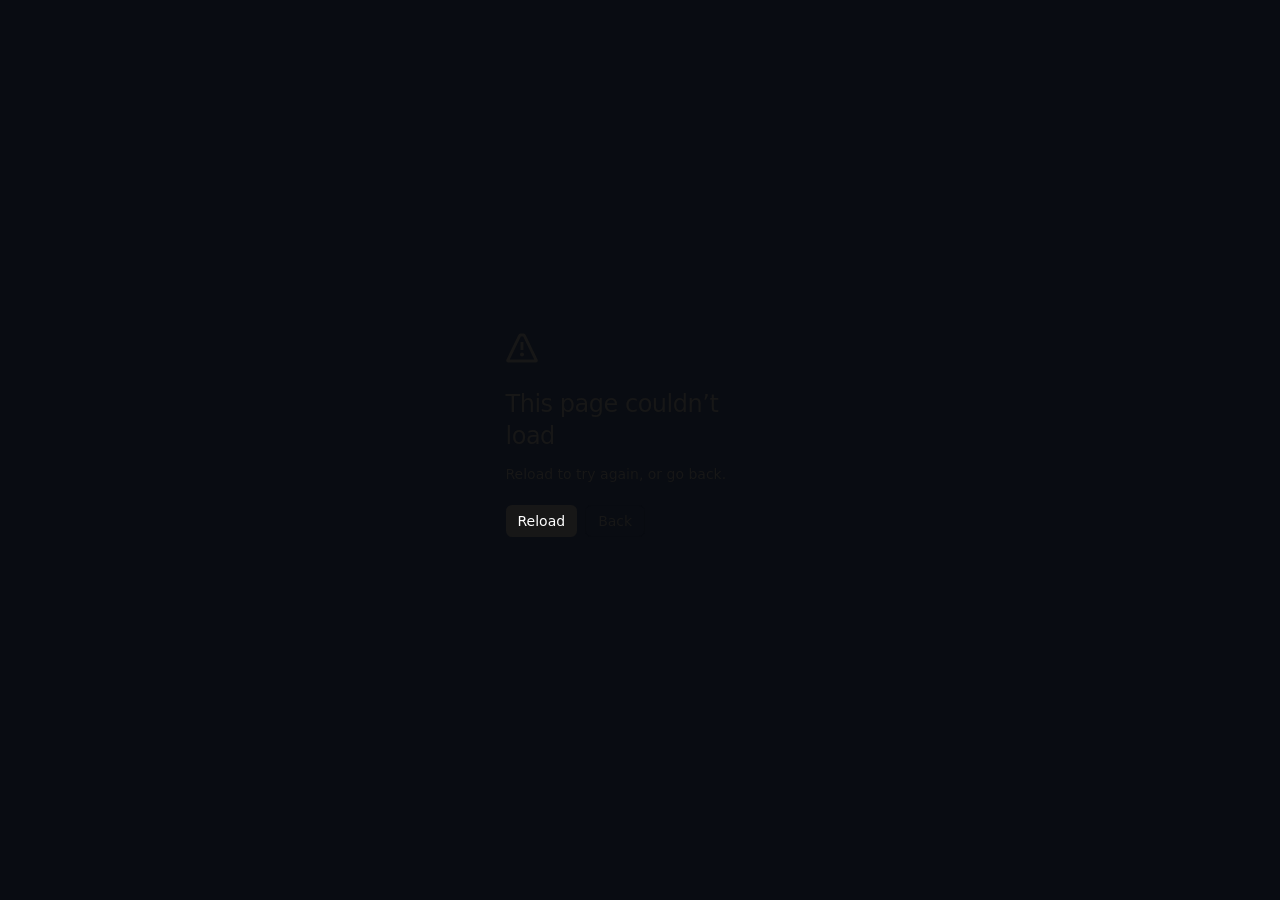
==== index.html @ 3d523f29 "Publish the portfolio site. Co-authored-by: Cursor <cursoragent@cursor.com>" ====
<!DOCTYPE html><html lang="en"><head><meta charSet="utf-8"/><meta name="viewport" content="width=device-width, initial-scale=1"/><link rel="stylesheet" href="/_next/static/css/index.CDURb2pU.css" data-rsc-css-href="/_next/static/css/index.CDURb2pU.css" data-precedence="vite-rsc/importer-resources"/><link rel="modulepreload" fetchPriority="low" href="/_next/static/chunks/index-X5yXwMyQ.js"/><script src="/_next/static/chunks/rolldown-runtime-C60lm6uB.js" type="module" async=""></script><script src="/_next/static/chunks/framework-D_rUT4EX.js" type="module" async=""></script><link rel="modulepreload" href="/_next/static/chunks/layout-segment-context-C_xNNOaN.js" crossorigin=""/><link rel="modulepreload" href="/_next/static/chunks/template-CekrjAWX.js" crossorigin=""/><link rel="modulepreload" href="/_next/static/chunks/react-DH-MTJdB.js" crossorigin=""/><link rel="modulepreload" href="/_next/static/chunks/portfolio-home-BrWmgQPZ.js" crossorigin=""/><link rel="modulepreload" href="/_next/static/chunks/theme-toggle-DQAg6Au1.js" crossorigin=""/><link rel="modulepreload" href="/_next/static/chunks/createLucideIcon-y-7dqYhu.js" crossorigin=""/><link rel="modulepreload" href="/_next/static/chunks/Icon-BOYp-35j.js" crossorigin=""/><link rel="modulepreload" href="/_next/static/chunks/site-path-4WbonAsa.js" crossorigin=""/><title>Mahdi Zaied — Full-Stack Developer</title><meta name="description" content="Full-stack developer building focused products with React, React Native, Expo, and Node.js."/><meta property="og:title" content="Mahdi Zaied — Full-Stack Developer"/><meta property="og:description" content="Focused web, mobile, and backend products built with React, React Native, and Node.js."/><meta property="og:type" content="website"/><meta property="og:image" content="https://mahdizaied1.github.io/og.png"/><meta name="twitter:card" content="summary_large_image"/><meta name="twitter:title" content="Mahdi Zaied — Full-Stack Developer"/><meta name="twitter:description" content="Focused web, mobile, and backend products built with React, React Native, and Node.js."/><meta name="twitter:image" content="https://mahdizaied1.github.io/og.png"/><script>Object.assign(((self[Symbol.for("vinext.navigationRuntime")]??={bootstrap:{routeManifest:null},functions:{}}).bootstrap.rsc??={rsc:[]}),{params:{},nav:{"pathname":"/","searchParams":[]}})</script><link rel="modulepreload" href="/_next/static/chunks/index-X5yXwMyQ.js" />
<link rel="preload" href="/_next/static/_vinext_fonts/geist-8ac0455e797f/geist-98bbbccb.woff2" as="font" type="font/woff2" crossorigin />
<link rel="preload" href="/_next/static/_vinext_fonts/geist-mono-00e989178794/geist-mono-013b2f2f.woff2" as="font" type="font/woff2" crossorigin />
<style data-vinext-fonts>/* cyrillic-ext */
@font-face {
  font-family: 'Geist';
  font-style: normal;
  font-weight: 100 900;
  font-display: swap;
  src: url(/_next/static/_vinext_fonts/geist-8ac0455e797f/geist-ff2310f5.woff2) format('woff2');
  unicode-range: U+0460-052F, U+1C80-1C8A, U+20B4, U+2DE0-2DFF, U+A640-A69F, U+FE2E-FE2F;
}
/* cyrillic */
@font-face {
  font-family: 'Geist';
  font-style: normal;
  font-weight: 100 900;
  font-display: swap;
  src: url(/_next/static/_vinext_fonts/geist-8ac0455e797f/geist-875ccdd4.woff2) format('woff2');
  unicode-range: U+0301, U+0400-045F, U+0490-0491, U+04B0-04B1, U+2116;
}
/* vietnamese */
@font-face {
  font-family: 'Geist';
  font-style: normal;
  font-weight: 100 900;
  font-display: swap;
  src: url(/_next/static/_vinext_fonts/geist-8ac0455e797f/geist-52306abf.woff2) format('woff2');
  unicode-range: U+0102-0103, U+0110-0111, U+0128-0129, U+0168-0169, U+01A0-01A1, U+01AF-01B0, U+0300-0301, U+0303-0304, U+0308-0309, U+0323, U+0329, U+1EA0-1EF9, U+20AB;
}
/* latin-ext */
@font-face {
  font-family: 'Geist';
  font-style: normal;
  font-weight: 100 900;
  font-display: swap;
  src: url(/_next/static/_vinext_fonts/geist-8ac0455e797f/geist-001175b1.woff2) format('woff2');
  unicode-range: U+0100-02BA, U+02BD-02C5, U+02C7-02CC, U+02CE-02D7, U+02DD-02FF, U+0304, U+0308, U+0329, U+1D00-1DBF, U+1E00-1E9F, U+1EF2-1EFF, U+2020, U+20A0-20AB, U+20AD-20C4, U+2113, U+2C60-2C7F, U+A720-A7FF;
}
/* latin */
@font-face {
  font-family: 'Geist';
  font-style: normal;
  font-weight: 100 900;
  font-display: swap;
  src: url(/_next/static/_vinext_fonts/geist-8ac0455e797f/geist-98bbbccb.woff2) format('woff2');
  unicode-range: U+0000-00FF, U+0131, U+0152-0153, U+02BB-02BC, U+02C6, U+02DA, U+02DC, U+0304, U+0308, U+0329, U+2000-206F, U+20AC, U+2122, U+2191, U+2193, U+2212, U+2215, U+FEFF, U+FFFD;
}

@font-face {
  font-family: 'Geist Fallback';
  src: local("Arial");
  ascent-override: 95.94%;
  descent-override: 28.16%;
  line-gap-override: 0.00%;
  size-adjust: 104.76%;
}

.__font_geist_013ydlh { font-family: 'Geist', 'Geist Fallback'; font-style: normal; }

.__variable_geist_013ydlh { --font-geist-sans: 'Geist', 'Geist Fallback'; }

/* cyrillic-ext */
@font-face {
  font-family: 'Geist Mono';
  font-style: normal;
  font-weight: 100 900;
  font-display: swap;
  src: url(/_next/static/_vinext_fonts/geist-mono-00e989178794/geist-mono-f6b33328.woff2) format('woff2');
  unicode-range: U+0460-052F, U+1C80-1C8A, U+20B4, U+2DE0-2DFF, U+A640-A69F, U+FE2E-FE2F;
}
/* cyrillic */
@font-face {
  font-family: 'Geist Mono';
  font-style: normal;
  font-weight: 100 900;
  font-display: swap;
  src: url(/_next/static/_vinext_fonts/geist-mono-00e989178794/geist-mono-44e03052.woff2) format('woff2');
  unicode-range: U+0301, U+0400-045F, U+0490-0491, U+04B0-04B1, U+2116;
}
/* symbols2 */
@font-face {
  font-family: 'Geist Mono';
  font-style: normal;
  font-weight: 100 900;
  font-display: swap;
  src: url(/_next/static/_vinext_fonts/geist-mono-00e989178794/geist-mono-0638449e.woff2) format('woff2');
  unicode-range: U+2000-2001, U+2004-2008, U+200A, U+23B8-23BD, U+2500-259F;
}
/* vietnamese */
@font-face {
  font-family: 'Geist Mono';
  font-style: normal;
  font-weight: 100 900;
  font-display: swap;
  src: url(/_next/static/_vinext_fonts/geist-mono-00e989178794/geist-mono-971fb274.woff2) format('woff2');
  unicode-range: U+0102-0103, U+0110-0111, U+0128-0129, U+0168-0169, U+01A0-01A1, U+01AF-01B0, U+0300-0301, U+0303-0304, U+0308-0309, U+0323, U+0329, U+1EA0-1EF9, U+20AB;
}
/* latin-ext */
@font-face {
  font-family: 'Geist Mono';
  font-style: normal;
  font-weight: 100 900;
  font-display: swap;
  src: url(/_next/static/_vinext_fonts/geist-mono-00e989178794/geist-mono-44745446.woff2) format('woff2');
  unicode-range: U+0100-02BA, U+02BD-02C5, U+02C7-02CC, U+02CE-02D7, U+02DD-02FF, U+0304, U+0308, U+0329, U+1D00-1DBF, U+1E00-1E9F, U+1EF2-1EFF, U+2020, U+20A0-20AB, U+20AD-20C4, U+2113, U+2C60-2C7F, U+A720-A7FF;
}
/* latin */
@font-face {
  font-family: 'Geist Mono';
  font-style: normal;
  font-weight: 100 900;
  font-display: swap;
  src: url(/_next/static/_vinext_fonts/geist-mono-00e989178794/geist-mono-013b2f2f.woff2) format('woff2');
  unicode-range: U+0000-00FF, U+0131, U+0152-0153, U+02BB-02BC, U+02C6, U+02DA, U+02DC, U+0304, U+0308, U+0329, U+2000-206F, U+20AC, U+2122, U+2191, U+2193, U+2212, U+2215, U+FEFF, U+FFFD;
}

@font-face {
  font-family: 'Geist Mono Fallback';
  src: local("Arial");
  ascent-override: 74.67%;
  descent-override: 21.92%;
  line-gap-override: 0.00%;
  size-adjust: 134.59%;
}

.__font_geist_mono_0bm7fsx { font-family: 'Geist Mono', 'Geist Mono Fallback'; font-style: normal; }

.__variable_geist_mono_0bm7fsx { --font-geist-mono: 'Geist Mono', 'Geist Mono Fallback'; }
</style>
</head><body class="__variable_geist_013ydlh __variable_geist_mono_0bm7fsx"><a class="skipLink" href="#page-content">Skip to content</a><div style="opacity:0;transform:translateY(10px)"><main><nav class="nav shell" aria-label="Main navigation" style="opacity:0;transform:translateY(-18px)"><a class="brand" href="#top" aria-label="Mahdi Zaied, home"><span class="brandMark">M</span><span class="brandWord">Mahdi.</span></a><div class="navLinks"><a href="#top">Home</a><a href="#work">Work</a><a href="#stack">Stack</a><a href="#contact">Contact</a></div><div class="navActions"><button class="themeToggle" data-weather="dark" type="button" aria-label="Switch to light theme" title="Switch to light theme"><span class="themeWeather" aria-hidden="true"><svg xmlns="http://www.w3.org/2000/svg" width="19" height="19" viewBox="0 0 24 24" fill="none" stroke="currentColor" stroke-width="2.4" stroke-linecap="round" stroke-linejoin="round" class="lucide lucide-sun weatherSun" aria-hidden="true"><circle cx="12" cy="12" r="4"></circle><path d="M12 2v2"></path><path d="M12 20v2"></path><path d="m4.93 4.93 1.41 1.41"></path><path d="m17.66 17.66 1.41 1.41"></path><path d="M2 12h2"></path><path d="M20 12h2"></path><path d="m6.34 17.66-1.41 1.41"></path><path d="m19.07 4.93-1.41 1.41"></path></svg><svg xmlns="http://www.w3.org/2000/svg" width="18" height="18" viewBox="0 0 24 24" fill="none" stroke="currentColor" stroke-width="2.4" stroke-linecap="round" stroke-linejoin="round" class="lucide lucide-moon weatherMoon" aria-hidden="true"><path d="M20.985 12.486a9 9 0 1 1-9.473-9.472c.405-.022.617.46.402.803a6 6 0 0 0 8.268 8.268c.344-.215.825-.004.803.401"></path></svg><svg xmlns="http://www.w3.org/2000/svg" width="25" height="25" viewBox="0 0 24 24" fill="none" stroke="currentColor" stroke-width="2.2" stroke-linecap="round" stroke-linejoin="round" class="lucide lucide-cloud weatherCloud weatherCloudBack" aria-hidden="true"><path d="M17.5 19H9a7 7 0 1 1 6.71-9h1.79a4.5 4.5 0 1 1 0 9Z"></path></svg><svg xmlns="http://www.w3.org/2000/svg" width="28" height="28" viewBox="0 0 24 24" fill="none" stroke="currentColor" stroke-width="2.2" stroke-linecap="round" stroke-linejoin="round" class="lucide lucide-cloud weatherCloud weatherCloudFront" aria-hidden="true"><path d="M17.5 19H9a7 7 0 1 1 6.71-9h1.79a4.5 4.5 0 1 1 0 9Z"></path></svg><svg xmlns="http://www.w3.org/2000/svg" width="6" height="6" viewBox="0 0 24 24" fill="currentColor" stroke="currentColor" stroke-width="2" stroke-linecap="round" stroke-linejoin="round" class="lucide lucide-star weatherStar weatherStarOne" aria-hidden="true"><path d="M11.525 2.295a.53.53 0 0 1 .95 0l2.31 4.679a2.123 2.123 0 0 0 1.595 1.16l5.166.756a.53.53 0 0 1 .294.904l-3.736 3.638a2.123 2.123 0 0 0-.611 1.878l.882 5.14a.53.53 0 0 1-.771.56l-4.618-2.428a2.122 2.122 0 0 0-1.973 0L6.396 21.01a.53.53 0 0 1-.77-.56l.881-5.139a2.122 2.122 0 0 0-.611-1.879L2.16 9.795a.53.53 0 0 1 .294-.906l5.165-.755a2.122 2.122 0 0 0 1.597-1.16z"></path></svg><svg xmlns="http://www.w3.org/2000/svg" width="5" height="5" viewBox="0 0 24 24" fill="currentColor" stroke="currentColor" stroke-width="2" stroke-linecap="round" stroke-linejoin="round" class="lucide lucide-star weatherStar weatherStarTwo" aria-hidden="true"><path d="M11.525 2.295a.53.53 0 0 1 .95 0l2.31 4.679a2.123 2.123 0 0 0 1.595 1.16l5.166.756a.53.53 0 0 1 .294.904l-3.736 3.638a2.123 2.123 0 0 0-.611 1.878l.882 5.14a.53.53 0 0 1-.771.56l-4.618-2.428a2.122 2.122 0 0 0-1.973 0L6.396 21.01a.53.53 0 0 1-.77-.56l.881-5.139a2.122 2.122 0 0 0-.611-1.879L2.16 9.795a.53.53 0 0 1 .294-.906l5.165-.755a2.122 2.122 0 0 0 1.597-1.16z"></path></svg><svg xmlns="http://www.w3.org/2000/svg" width="4" height="4" viewBox="0 0 24 24" fill="currentColor" stroke="currentColor" stroke-width="2" stroke-linecap="round" stroke-linejoin="round" class="lucide lucide-star weatherStar weatherStarThree" aria-hidden="true"><path d="M11.525 2.295a.53.53 0 0 1 .95 0l2.31 4.679a2.123 2.123 0 0 0 1.595 1.16l5.166.756a.53.53 0 0 1 .294.904l-3.736 3.638a2.123 2.123 0 0 0-.611 1.878l.882 5.14a.53.53 0 0 1-.771.56l-4.618-2.428a2.122 2.122 0 0 0-1.973 0L6.396 21.01a.53.53 0 0 1-.77-.56l.881-5.139a2.122 2.122 0 0 0-.611-1.879L2.16 9.795a.53.53 0 0 1 .294-.906l5.165-.755a2.122 2.122 0 0 0 1.597-1.16z"></path></svg></span></button><a class="navCta" href="mailto:mahdizaied.21@gmail.com">Contact me <svg xmlns="http://www.w3.org/2000/svg" width="15" height="15" viewBox="0 0 24 24" fill="none" stroke="currentColor" stroke-width="2" stroke-linecap="round" stroke-linejoin="round" class="lucide lucide-arrow-up-right" aria-hidden="true"><path d="M7 7h10v10"></path><path d="M7 17 17 7"></path></svg></a></div></nav><section class="hero heroEditorial shell" id="top"><div class="socialRail"><a href="mailto:mahdizaied.21@gmail.com" aria-label="Email Mahdi"><svg xmlns="http://www.w3.org/2000/svg" width="18" height="18" viewBox="0 0 24 24" fill="none" stroke="currentColor" stroke-width="2" stroke-linecap="round" stroke-linejoin="round" class="lucide lucide-mail" aria-hidden="true"><path d="m22 7-8.991 5.727a2 2 0 0 1-2.009 0L2 7"></path><rect x="2" y="4" width="20" height="16" rx="2"></rect></svg></a><a href="https://github.com/Mahdizaied1" aria-label="Mahdi on GitHub"><svg xmlns="http://www.w3.org/2000/svg" width="18" height="18" viewBox="0 0 24 24" fill="none" stroke="currentColor" stroke-width="2" stroke-linecap="round" stroke-linejoin="round" class="lucide lucide-git-fork" aria-hidden="true"><circle cx="12" cy="18" r="3"></circle><circle cx="6" cy="6" r="3"></circle><circle cx="18" cy="6" r="3"></circle><path d="M18 9v2c0 .6-.4 1-1 1H7c-.6 0-1-.4-1-1V9"></path><path d="M12 12v3"></path></svg></a><a href="https://www.linkedin.com/in/mahdi-zaied-41666a155/" aria-label="Mahdi on LinkedIn (opens in a new tab)" target="_blank" rel="noopener noreferrer"><svg width="18" height="18" viewBox="0 0 24 24" fill="none" stroke="currentColor" stroke-width="2" stroke-linecap="round" stroke-linejoin="round" aria-hidden="true" focusable="false"><path d="M16 8a6 6 0 0 1 6 6v7h-4v-7a2 2 0 0 0-4 0v7h-4v-7a6 6 0 0 1 6-6Z"></path><rect x="2" y="9" width="4" height="12"></rect><circle cx="4" cy="4" r="2"></circle></svg></a><span></span></div><div class="pixelMahdi"><canvas width="1000" height="500" aria-hidden="true"></canvas><button class="pixelMahdiHotspot" type="button" aria-label="Pixel Mahdi looks at you"></button></div><div id="page-content" tabindex="-1" class="heroCopy heroReveal"><div class="heroBubble"><p class="heroHello" style="opacity:0;transform:translateY(28px)"><span></span> Hello, I&#x27;m</p><h1 aria-label="Mahdi Zaied" style="opacity:0;transform:translateY(28px)">Mahdi<br/><em>Zaied.</em></h1><div class="heroIdentity" style="opacity:0;transform:translateY(28px)"><strong>Full-stack Developer</strong><span>React · React Native / Expo · Node.js</span></div></div><p class="heroSummary" style="opacity:0;transform:translateY(28px)">I build web platforms, mobile apps, and the systems behind them.</p><div class="heroActions" style="opacity:0;transform:translateY(28px)"><a class="primaryButton" href="#work" tabindex="0">Explore my work <svg xmlns="http://www.w3.org/2000/svg" width="18" height="18" viewBox="0 0 24 24" fill="none" stroke="currentColor" stroke-width="2" stroke-linecap="round" stroke-linejoin="round" class="lucide lucide-arrow-up-right" aria-hidden="true"><path d="M7 7h10v10"></path><path d="M7 17 17 7"></path></svg></a><a class="secondaryButton" href="mailto:mahdizaied.21@gmail.com">Let&#x27;s talk</a></div></div><a class="scrollCue" href="#stack" aria-label="Scroll to technologies"><span>Scroll to explore</span><i><svg xmlns="http://www.w3.org/2000/svg" width="16" height="16" viewBox="0 0 24 24" fill="none" stroke="currentColor" stroke-width="2" stroke-linecap="round" stroke-linejoin="round" class="lucide lucide-arrow-down" aria-hidden="true"><path d="M12 5v14"></path><path d="m19 12-7 7-7-7"></path></svg></i></a></section><section class="stackShowcase shell" id="stack" aria-labelledby="stack-title" style="opacity:0;transform:translateY(45px)"><div class="stackHeading"><p class="kicker">01 / Core technologies</p><h2 id="stack-title">My stack.</h2></div><div class="techGrid"><div class="techItem violet" data-tech="React" tabindex="0" style="opacity:0;transform:perspective(750px) translateY(38px) scale(0.9)"><span class="techIcon"><svg xmlns="http://www.w3.org/2000/svg" width="20" height="20" viewBox="0 0 24 24" fill="none" stroke="currentColor" stroke-width="2" stroke-linecap="round" stroke-linejoin="round" class="lucide lucide-panels-top-left" aria-hidden="true"><rect width="18" height="18" x="3" y="3" rx="2"></rect><path d="M3 9h18"></path><path d="M9 21V9"></path></svg></span><div><strong>React</strong><small>Web</small></div><i>01</i></div><div class="techItem blue" data-tech="TypeScript" tabindex="0" style="opacity:0;transform:perspective(750px) translateY(38px) scale(0.9)"><span class="techIcon"><svg xmlns="http://www.w3.org/2000/svg" width="20" height="20" viewBox="0 0 24 24" fill="none" stroke="currentColor" stroke-width="2" stroke-linecap="round" stroke-linejoin="round" class="lucide lucide-code-xml" aria-hidden="true"><path d="m18 16 4-4-4-4"></path><path d="m6 8-4 4 4 4"></path><path d="m14.5 4-5 16"></path></svg></span><div><strong>TypeScript</strong><small>Language</small></div><i>02</i></div><div class="techItem blue" data-tech="React Native" tabindex="0" style="opacity:0;transform:perspective(750px) translateY(38px) scale(0.9)"><span class="techIcon"><svg xmlns="http://www.w3.org/2000/svg" width="20" height="20" viewBox="0 0 24 24" fill="none" stroke="currentColor" stroke-width="2" stroke-linecap="round" stroke-linejoin="round" class="lucide lucide-smartphone" aria-hidden="true"><rect width="14" height="20" x="5" y="2" rx="2" ry="2"></rect><path d="M12 18h.01"></path></svg></span><div><strong>React Native</strong><small>Mobile</small></div><i>03</i></div><div class="techItem lime" data-tech="Expo" tabindex="0" style="opacity:0;transform:perspective(750px) translateY(38px) scale(0.9)"><span class="techIcon"><svg xmlns="http://www.w3.org/2000/svg" width="20" height="20" viewBox="0 0 24 24" fill="none" stroke="currentColor" stroke-width="2" stroke-linecap="round" stroke-linejoin="round" class="lucide lucide-rocket" aria-hidden="true"><path d="M12 15v5s3.03-.55 4-2c1.08-1.62 0-5 0-5"></path><path d="M4.5 16.5c-1.5 1.26-2 5-2 5s3.74-.5 5-2c.71-.84.7-2.13-.09-2.91a2.18 2.18 0 0 0-2.91-.09"></path><path d="M9 12a22 22 0 0 1 2-3.95A12.88 12.88 0 0 1 22 2c0 2.72-.78 7.5-6 11a22.4 22.4 0 0 1-4 2z"></path><path d="M9 12H4s.55-3.03 2-4c1.62-1.08 5 .05 5 .05"></path></svg></span><div><strong>Expo</strong><small>Apps</small></div><i>04</i></div><div class="techItem green" data-tech="Node.js" tabindex="0" style="opacity:0;transform:perspective(750px) translateY(38px) scale(0.9)"><span class="techIcon"><svg xmlns="http://www.w3.org/2000/svg" width="20" height="20" viewBox="0 0 24 24" fill="none" stroke="currentColor" stroke-width="2" stroke-linecap="round" stroke-linejoin="round" class="lucide lucide-server" aria-hidden="true"><rect width="20" height="8" x="2" y="2" rx="2" ry="2"></rect><rect width="20" height="8" x="2" y="14" rx="2" ry="2"></rect><line x1="6" x2="6.01" y1="6" y2="6"></line><line x1="6" x2="6.01" y1="18" y2="18"></line></svg></span><div><strong>Node.js</strong><small>Runtime</small></div><i>05</i></div><div class="techItem orange" data-tech="Express" tabindex="0" style="opacity:0;transform:perspective(750px) translateY(38px) scale(0.9)"><span class="techIcon"><svg xmlns="http://www.w3.org/2000/svg" width="20" height="20" viewBox="0 0 24 24" fill="none" stroke="currentColor" stroke-width="2" stroke-linecap="round" stroke-linejoin="round" class="lucide lucide-route" aria-hidden="true"><circle cx="6" cy="19" r="3"></circle><path d="M9 19h8.5a3.5 3.5 0 0 0 0-7h-11a3.5 3.5 0 0 1 0-7H15"></path><circle cx="18" cy="5" r="3"></circle></svg></span><div><strong>Express</strong><small>APIs</small></div><i>06</i></div><div class="techItem green" data-tech="MongoDB" tabindex="0" style="opacity:0;transform:perspective(750px) translateY(38px) scale(0.9)"><span class="techIcon"><svg xmlns="http://www.w3.org/2000/svg" width="20" height="20" viewBox="0 0 24 24" fill="none" stroke="currentColor" stroke-width="2" stroke-linecap="round" stroke-linejoin="round" class="lucide lucide-database" aria-hidden="true"><ellipse cx="12" cy="5" rx="9" ry="3"></ellipse><path d="M3 5V19A9 3 0 0 0 21 19V5"></path><path d="M3 12A9 3 0 0 0 21 12"></path></svg></span><div><strong>MongoDB</strong><small>Database</small></div><i>07</i></div><div class="techItem blue" data-tech="PostgreSQL" tabindex="0" style="opacity:0;transform:perspective(750px) translateY(38px) scale(0.9)"><span class="techIcon"><svg xmlns="http://www.w3.org/2000/svg" width="20" height="20" viewBox="0 0 24 24" fill="none" stroke="currentColor" stroke-width="2" stroke-linecap="round" stroke-linejoin="round" class="lucide lucide-table-properties" aria-hidden="true"><path d="M15 3v18"></path><rect width="18" height="18" x="3" y="3" rx="2"></rect><path d="M21 9H3"></path><path d="M21 15H3"></path></svg></span><div><strong>PostgreSQL</strong><small>Database</small></div><i>08</i></div><div class="techItem pink" data-tech="Socket.io" tabindex="0" style="opacity:0;transform:perspective(750px) translateY(38px) scale(0.9)"><span class="techIcon"><svg xmlns="http://www.w3.org/2000/svg" width="20" height="20" viewBox="0 0 24 24" fill="none" stroke="currentColor" stroke-width="2" stroke-linecap="round" stroke-linejoin="round" class="lucide lucide-radio-tower" aria-hidden="true"><path d="M4.9 16.1C1 12.2 1 5.8 4.9 1.9"></path><path d="M7.8 4.7a6.14 6.14 0 0 0-.8 7.5"></path><circle cx="12" cy="9" r="2"></circle><path d="M16.2 4.8c2 2 2.26 5.11.8 7.47"></path><path d="M19.1 1.9a9.96 9.96 0 0 1 0 14.1"></path><path d="M9.5 18h5"></path><path d="m8 22 4-11 4 11"></path></svg></span><div><strong>Socket.io</strong><small>Realtime</small></div><i>09</i></div><div class="techItem violet" data-tech="Redux" tabindex="0" style="opacity:0;transform:perspective(750px) translateY(38px) scale(0.9)"><span class="techIcon"><svg xmlns="http://www.w3.org/2000/svg" width="20" height="20" viewBox="0 0 24 24" fill="none" stroke="currentColor" stroke-width="2" stroke-linecap="round" stroke-linejoin="round" class="lucide lucide-boxes" aria-hidden="true"><path d="M2.97 12.92A2 2 0 0 0 2 14.63v3.24a2 2 0 0 0 .97 1.71l3 1.8a2 2 0 0 0 2.06 0L12 19v-5.5l-5-3-4.03 2.42Z"></path><path d="m7 16.5-4.74-2.85"></path><path d="m7 16.5 5-3"></path><path d="M7 16.5v5.17"></path><path d="M12 13.5V19l3.97 2.38a2 2 0 0 0 2.06 0l3-1.8a2 2 0 0 0 .97-1.71v-3.24a2 2 0 0 0-.97-1.71L17 10.5l-5 3Z"></path><path d="m17 16.5-5-3"></path><path d="m17 16.5 4.74-2.85"></path><path d="M17 16.5v5.17"></path><path d="M7.97 4.42A2 2 0 0 0 7 6.13v4.37l5 3 5-3V6.13a2 2 0 0 0-.97-1.71l-3-1.8a2 2 0 0 0-2.06 0l-3 1.8Z"></path><path d="M12 8 7.26 5.15"></path><path d="m12 8 4.74-2.85"></path><path d="M12 13.5V8"></path></svg></span><div><strong>Redux</strong><small>State</small></div><i>10</i></div><div class="techItem orange" data-tech="Firebase" tabindex="0" style="opacity:0;transform:perspective(750px) translateY(38px) scale(0.9)"><span class="techIcon"><svg xmlns="http://www.w3.org/2000/svg" width="20" height="20" viewBox="0 0 24 24" fill="none" stroke="currentColor" stroke-width="2" stroke-linecap="round" stroke-linejoin="round" class="lucide lucide-flame" aria-hidden="true"><path d="M12 3q1 4 4 6.5t3 5.5a1 1 0 0 1-14 0 5 5 0 0 1 1-3 1 1 0 0 0 5 0c0-2-1.5-3-1.5-5q0-2 2.5-4"></path></svg></span><div><strong>Firebase</strong><small>Push</small></div><i>11</i></div><div class="techItem blue" data-tech="Git" tabindex="0" style="opacity:0;transform:perspective(750px) translateY(38px) scale(0.9)"><span class="techIcon"><svg xmlns="http://www.w3.org/2000/svg" width="20" height="20" viewBox="0 0 24 24" fill="none" stroke="currentColor" stroke-width="2" stroke-linecap="round" stroke-linejoin="round" class="lucide lucide-git-branch" aria-hidden="true"><path d="M15 6a9 9 0 0 0-9 9V3"></path><circle cx="18" cy="6" r="3"></circle><circle cx="6" cy="18" r="3"></circle></svg></span><div><strong>Git</strong><small>Workflow</small></div><i>12</i></div></div></section><section class="work shell" id="work" style="opacity:0;transform:translateY(55px)"><div class="sectionIntro"><p class="kicker">02 / Selected work</p></div><a class="projectCard" href="/portfolio-mahdi/work/educaways/"><div class="projectCopy"><div class="projectMeta"><span>Full-stack project</span><span>Web · Mobile · API</span></div><div><p class="projectNo">01</p><h2>EducaWays</h2><p>My work across the mobile app, web development, backend, and deployment.</p></div><div class="tags"><span>React</span><span>React Native</span><span>Node.js</span></div></div><div class="projectVisual" aria-hidden="true"><div class="projectScreenshot"><div class="projectScreenshotBar"><span></span><span></span><span></span><small>EducaWays · Web workspace</small></div><img src="/portfolio-mahdi/images/educaways/dashboard-after.jpg" alt="" width="1920" height="1080" loading="lazy"/></div><div class="projectMobileScreenshot"><img src="/portfolio-mahdi/images/educaways/student-home-after.png" alt="" width="720" height="1600" loading="lazy"/></div><span class="projectPreviewCaption">Web + mobile · Explore the case study</span><div class="projectArrow"><svg xmlns="http://www.w3.org/2000/svg" width="22" height="22" viewBox="0 0 24 24" fill="none" stroke="currentColor" stroke-width="2" stroke-linecap="round" stroke-linejoin="round" class="lucide lucide-arrow-up-right" aria-hidden="true"><path d="M7 7h10v10"></path><path d="M7 17 17 7"></path></svg></div></div></a></section><section class="contact shell" id="contact" style="opacity:0;transform:scale(0.975)"><p class="kicker">03 / Contact</p><h2>Let&#x27;s <em>talk.</em></h2><a href="mailto:mahdizaied.21@gmail.com">mahdizaied.21@gmail.com <svg xmlns="http://www.w3.org/2000/svg" width="28" height="28" viewBox="0 0 24 24" fill="none" stroke="currentColor" stroke-width="2" stroke-linecap="round" stroke-linejoin="round" class="lucide lucide-arrow-up-right" aria-hidden="true"><path d="M7 7h10v10"></path><path d="M7 17 17 7"></path></svg></a></section><footer class="footer shell"><a class="brand" href="#top">MZ<span>.</span></a><p>Full-stack developer · React · React Native · Node.js</p><div><a href="mailto:mahdizaied.21@gmail.com">Email</a><a href="https://github.com/Mahdizaied1">GitHub</a><a href="https://www.linkedin.com/in/mahdi-zaied-41666a155/" aria-label="LinkedIn (opens in a new tab)" target="_blank" rel="noopener noreferrer">LinkedIn</a><a href="/portfolio-mahdi/work/educaways/">Case study</a></div></footer></main></div><script type="module" src="/_next/static/chunks/index-X5yXwMyQ.js" id="_R_" async=""></script><script>((self[Symbol.for("vinext.navigationRuntime")]??={bootstrap:{routeManifest:null},functions:{}}).bootstrap.rsc??={rsc:[]}).rsc.push("0:{\"page:/\":\"$L1\",\"template:/\":\"$L2\",\"layout:/\":\"$L3\",\"route:/\":\"$L4\",\"__route\":\"route:/\",\"__interceptionContext\":null,\"__layoutIds\":[\"layout:/\"],\"__rootLayout\":\"/\",\"__bfcacheSegmentIdentities\":{\"layout:/\":\"[\\\"layout\\\",\\\"layout:/\\\",\\\"root-boundary:/\\\",\\\"\\\"]\",\"template:/\":\"[\\\"template\\\",\\\"template:/\\\",\\\"root-boundary:/\\\",\\\"\\\"]\",\"page:/\":\"[\\\"page\\\",\\\"page:/\\\",\\\"root-boundary:/\\\",\\\"\\\"]\"},\"__srcPage\":[\"page\"],\"__layoutFlags\":{\"layout:/\":\"s\"},\"__artifactCompatibility\":{\"schemaVersion\":1,\"graphVersion\":\"app-route-graph:1177fd80f83fa7b0\",\"deploymentVersion\":\"8b81f12d-7ec0-4938-acb4-0bd782441f21\",\"appElementsSchemaVersion\":1,\"rscPayloadSchemaVersion\":1,\"rootBoundaryId\":\"/\",\"renderEpoch\":null}}\n")</script><script>((self[Symbol.for("vinext.navigationRuntime")]??={bootstrap:{routeManifest:null},functions:{}}).bootstrap.rsc??={rsc:[]}).rsc.push("5:I[\"90aaa6a5b060\",[],\"Children\",1]\n")</script><script>((self[Symbol.for("vinext.navigationRuntime")]??={bootstrap:{routeManifest:null},functions:{}}).bootstrap.rsc??={rsc:[]}).rsc.push("6:I[\"2c2eb0ed41fa\",[],\"GlobalErrorBoundary\",1]\n")</script><script>((self[Symbol.for("vinext.navigationRuntime")]??={bootstrap:{routeManifest:null},functions:{}}).bootstrap.rsc??={rsc:[]}).rsc.push("7:I[\"bea6ec65f173\",[],\"default\",1]\n")</script><script>((self[Symbol.for("vinext.navigationRuntime")]??={bootstrap:{routeManifest:null},functions:{}}).bootstrap.rsc??={rsc:[]}).rsc.push("8:I[\"2c2eb0ed41fa\",[],\"ErrorBoundary\",1]\n")</script><script>((self[Symbol.for("vinext.navigationRuntime")]??={bootstrap:{routeManifest:null},functions:{}}).bootstrap.rsc??={rsc:[]}).rsc.push("9:I[\"1e211ab240c1\",[],\"LayoutSegmentProvider\",1]\n")</script><script>((self[Symbol.for("vinext.navigationRuntime")]??={bootstrap:{routeManifest:null},functions:{}}).bootstrap.rsc??={rsc:[]}).rsc.push("a:I[\"90aaa6a5b060\",[],\"Slot\",1]\n")</script><script>((self[Symbol.for("vinext.navigationRuntime")]??={bootstrap:{routeManifest:null},functions:{}}).bootstrap.rsc??={rsc:[]}).rsc.push("b:I[\"2c2eb0ed41fa\",[],\"NotFoundBoundary\",1]\n")</script><script>((self[Symbol.for("vinext.navigationRuntime")]??={bootstrap:{routeManifest:null},functions:{}}).bootstrap.rsc??={rsc:[]}).rsc.push("c:I[\"e63b9e0447c0\",[],\"AppRouterScrollTarget\",1]\n")</script><script>((self[Symbol.for("vinext.navigationRuntime")]??={bootstrap:{routeManifest:null},functions:{}}).bootstrap.rsc??={rsc:[]}).rsc.push("d:I[\"2c2eb0ed41fa\",[],\"RedirectBoundary\",1]\n")</script><script>((self[Symbol.for("vinext.navigationRuntime")]??={bootstrap:{routeManifest:null},functions:{}}).bootstrap.rsc??={rsc:[]}).rsc.push(":HL[\"/_next/static/css/index.CDURb2pU.css\",\"style\"     ]\n")</script><script>((self[Symbol.for("vinext.navigationRuntime")]??={bootstrap:{routeManifest:null},functions:{}}).bootstrap.rsc??={rsc:[]}).rsc.push("3:[[[\"$\",\"link\",\"css:/_next/static/css/index.CDURb2pU.css\",{\"rel\":\"stylesheet\",\"precedence\":\"vite-rsc/importer-resources\",\"href\":\"/_next/static/css/index.CDURb2pU.css\",\"data-rsc-css-href\":\"/_next/static/css/index.CDURb2pU.css\"}],\"$undefined\"],[\"$\",\"html\",null,{\"lang\":\"en\",\"children\":[\"$\",\"body\",null,{\"className\":\"__variable_geist_013ydlh __variable_geist_mono_0bm7fsx\",\"children\":[[\"$\",\"a\",null,{\"className\":\"skipLink\",\"href\":\"#page-content\",\"children\":\"Skip to content\"}],[\"$\",\"$L5\",null,{}]]}]}]]\n")</script><script>((self[Symbol.for("vinext.navigationRuntime")]??={bootstrap:{routeManifest:null},functions:{}}).bootstrap.rsc??={rsc:[]}).rsc.push("4:[[[\"$\",\"meta\",null,{\"charSet\":\"utf-8\"}],[[\"$\",\"title\",\"0\",{\"children\":\"Mahdi Zaied — Full-Stack Developer\"}],[\"$\",\"meta\",\"1\",{\"name\":\"description\",\"content\":\"Full-stack developer building focused products with React, React Native, Expo, and Node.js.\"}],[\"$\",\"meta\",\"2\",{\"property\":\"og:title\",\"content\":\"Mahdi Zaied — Full-Stack Developer\"}],[\"$\",\"meta\",\"3\",{\"property\":\"og:description\",\"content\":\"Focused web, mobile, and backend products built with React, React Native, and Node.js.\"}],[\"$\",\"meta\",\"4\",{\"property\":\"og:type\",\"content\":\"website\"}],[\"$\",\"meta\",\"5\",{\"property\":\"og:image\",\"content\":\"https://mahdizaied1.github.io/og.png\"}],[\"$\",\"meta\",\"6\",{\"name\":\"twitter:card\",\"content\":\"summary_large_image\"}],[\"$\",\"meta\",\"7\",{\"name\":\"twitter:title\",\"content\":\"Mahdi Zaied — Full-Stack Developer\"}],[\"$\",\"meta\",\"8\",{\"name\":\"twitter:description\",\"content\":\"Focused web, mobile, and backend products built with React, React Native, and Node.js.\"}],[\"$\",\"meta\",\"9\",{\"name\":\"twitter:image\",\"content\":\"https://mahdizaied1.github.io/og.png\"}]],[[\"$\",\"meta\",\"0\",{\"name\":\"viewport\",\"content\":\"width=device-width, initial-scale=1\"}]]],[\"$\",\"$L6\",null,{\"fallback\":\"$7\",\"children\":[\"$\",\"$L8\",null,{\"fallback\":\"$7\",\"children\":[\"$\",\"$L9\",null,{\"providerId\":\"layout:/\",\"segmentMap\":{\"children\":[]},\"children\":[\"$\",\"$La\",null,{\"id\":\"layout:/\",\"parallelSlots\":\"$undefined\",\"children\":[\"$\",\"$La\",\"\",{\"id\":\"template:/\",\"children\":[\"$\",\"$Lb\",null,{\"resetKey\":\"\",\"fallback\":[[\"$\",\"title\",null,{\"children\":\"404: This page could not be found.\"}],[\"$\",\"div\",null,{\"style\":{\"fontFamily\":\"system-ui,\\\"Segoe UI\\\",Roboto,Helvetica,Arial,sans-serif,\\\"Apple Color Emoji\\\",\\\"Segoe UI Emoji\\\"\",\"height\":\"100vh\",\"textAlign\":\"center\",\"display\":\"flex\",\"flexDirection\":\"column\",\"alignItems\":\"center\",\"justifyContent\":\"center\"},\"children\":[\"$\",\"div\",null,{\"children\":[[\"$\",\"style\",null,{\"dangerouslySetInnerHTML\":{\"__html\":\"body{color:#000;background:#fff;margin:0}.next-error-h1{border-right:1px solid rgba(0,0,0,.3)}@media (prefers-color-scheme:dark){body{color:#fff;background:#000}.next-error-h1{border-right:1px solid rgba(255,255,255,.3)}}\"}}],[\"$\",\"h1\",null,{\"className\":\"next-error-h1\",\"style\":{\"display\":\"inline-block\",\"margin\":\"0 20px 0 0\",\"padding\":\"0 23px 0 0\",\"fontSize\":24,\"fontWeight\":500,\"verticalAlign\":\"top\",\"lineHeight\":\"49px\"},\"children\":404}],[\"$\",\"div\",null,{\"style\":{\"display\":\"inline-block\"},\"children\":[\"$\",\"h2\",null,{\"style\":{\"fontSize\":14,\"fontWeight\":400,\"lineHeight\":\"49px\",\"margin\":0},\"children\":\"This page could not be found.\"}]}]]}]}]],\"children\":[\"$\",\"$Lc\",null,{\"children\":[\"$\",\"$Ld\",null,{\"children\":[[\"$\",\"$L9\",null,{\"providerId\":\"page:/\",\"segmentMap\":{\"children\":[\"__PAGE__\"]},\"children\":[\"$\",\"$La\",null,{\"id\":\"page:/\"}]}],null]}]}]}]}]}]}]}]}],null,null]\n")</script><script>((self[Symbol.for("vinext.navigationRuntime")]??={bootstrap:{routeManifest:null},functions:{}}).bootstrap.rsc??={rsc:[]}).rsc.push("e:I[\"8675f69cdf03\",[],\"default\",1]\n")</script><script>((self[Symbol.for("vinext.navigationRuntime")]??={bootstrap:{routeManifest:null},functions:{}}).bootstrap.rsc??={rsc:[]}).rsc.push("2:[\"$\",\"$Le\",null,{\"children\":[\"$\",\"$L5\",null,{}]}]\n")</script><script>((self[Symbol.for("vinext.navigationRuntime")]??={bootstrap:{routeManifest:null},functions:{}}).bootstrap.rsc??={rsc:[]}).rsc.push("f:I[\"09932e2f0eb6\",[],\"default\",1]\n")</script><script>((self[Symbol.for("vinext.navigationRuntime")]??={bootstrap:{routeManifest:null},functions:{}}).bootstrap.rsc??={rsc:[]}).rsc.push("1:[\"$\",\"$Lf\",null,{}]\n")</script><script>Object.assign(((self[Symbol.for("vinext.navigationRuntime")]??={bootstrap:{routeManifest:null},functions:{}}).bootstrap.rsc??={rsc:[]}),{"initialCacheKind":"static"});((self[Symbol.for("vinext.navigationRuntime")]??={bootstrap:{routeManifest:null},functions:{}}).bootstrap.rsc??={rsc:[]}).done=true</script></body></html>
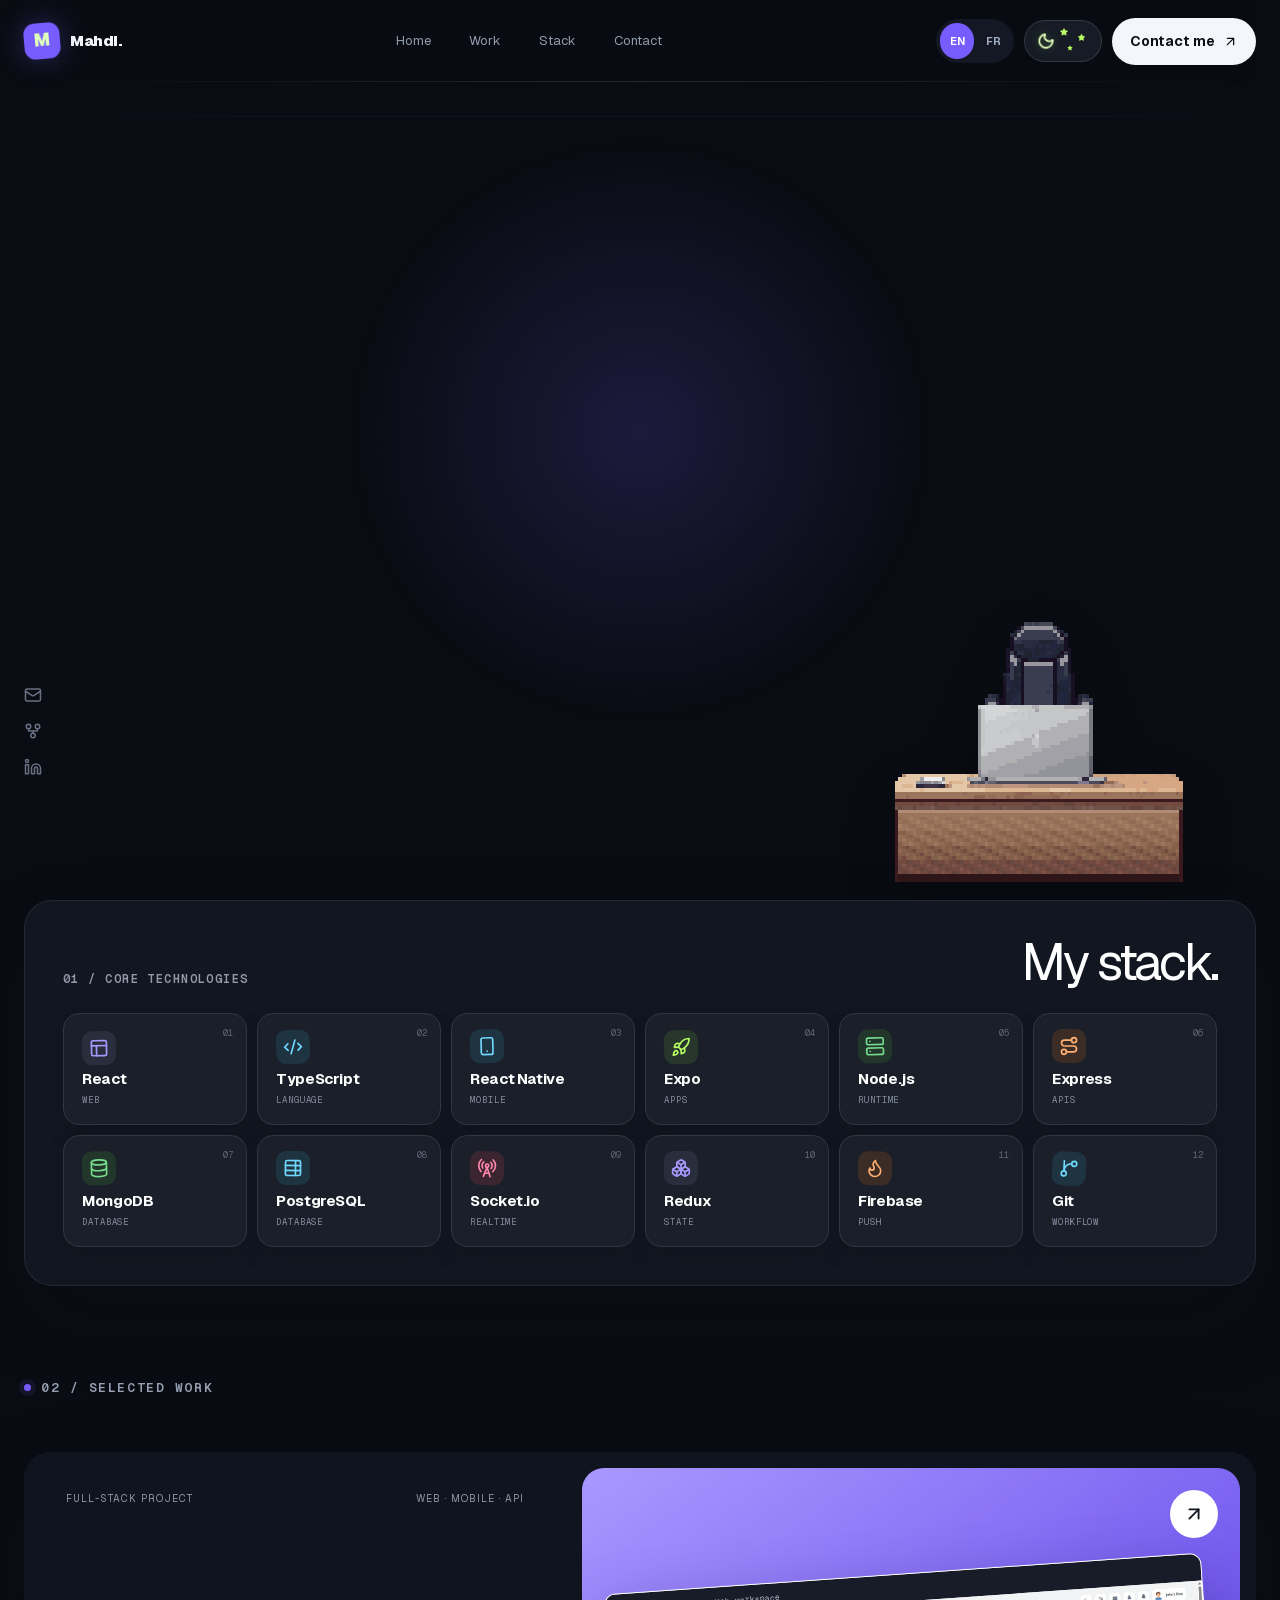
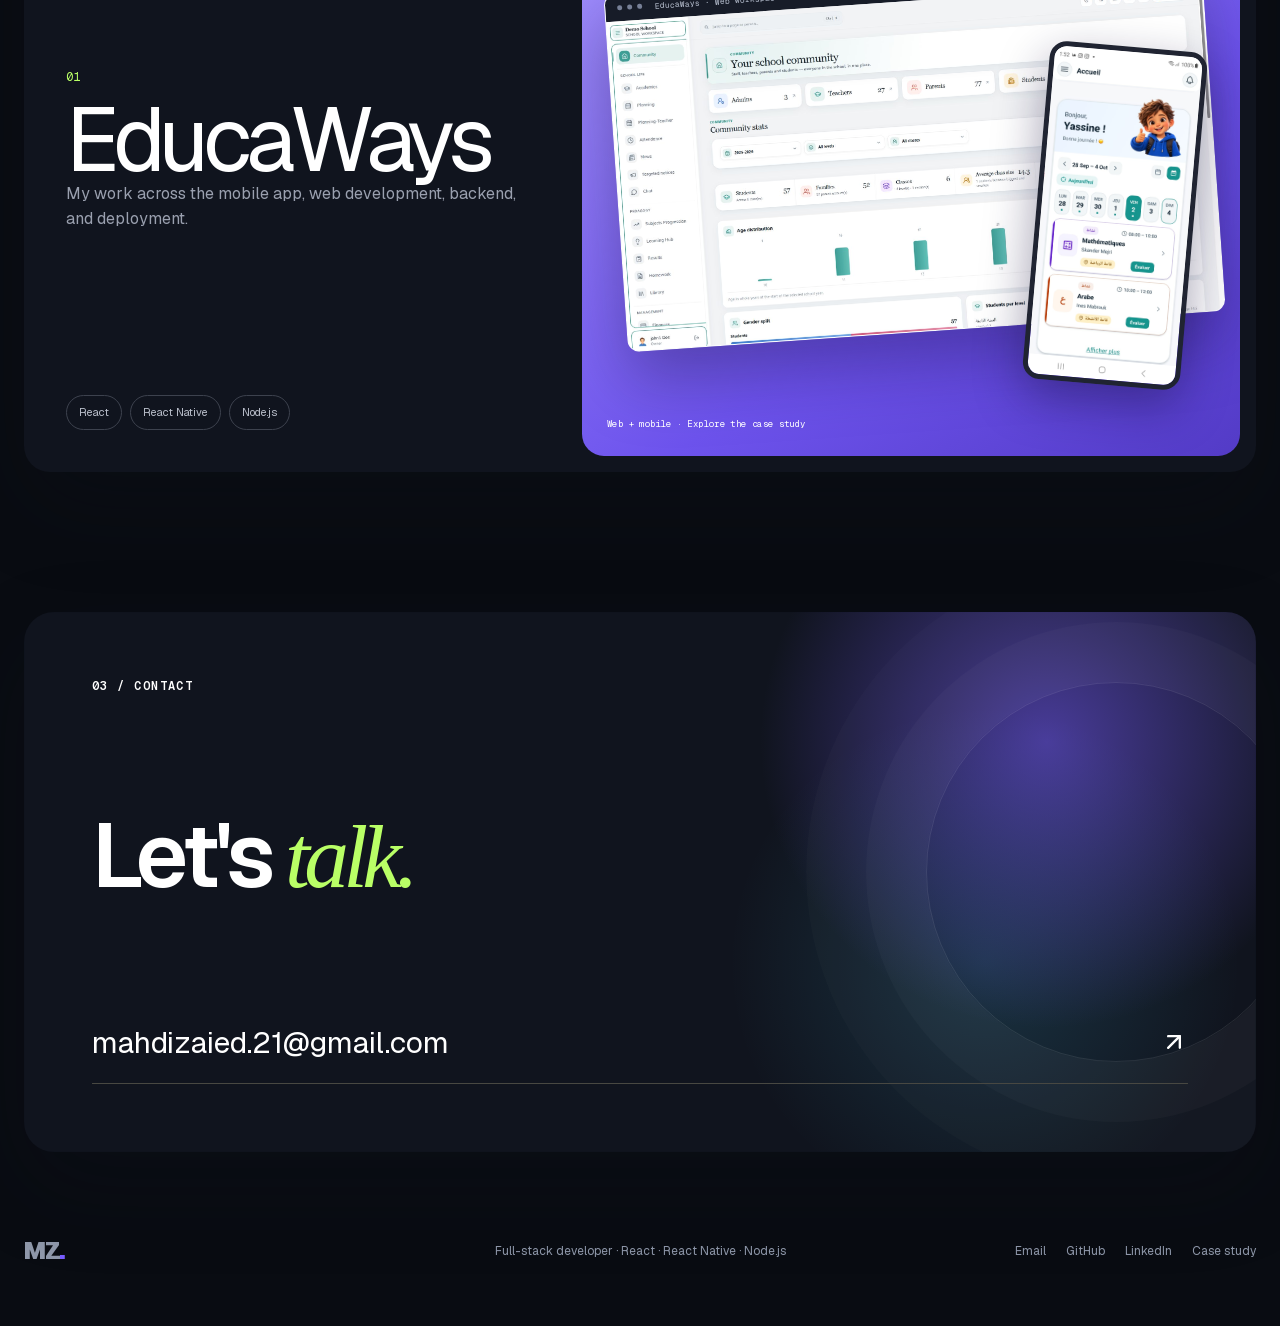
==== commit c76bb6a2: "update portfolio with French and new comparisons" ====
--- a/index.html
+++ b/index.html
@@ -1,4 +1,4 @@
-<!DOCTYPE html><html lang="en"><head><meta charSet="utf-8"/><meta name="viewport" content="width=device-width, initial-scale=1"/><link rel="stylesheet" href="/_next/static/css/index.CDURb2pU.css" data-rsc-css-href="/_next/static/css/index.CDURb2pU.css" data-precedence="vite-rsc/importer-resources"/><link rel="modulepreload" fetchPriority="low" href="/_next/static/chunks/index-X5yXwMyQ.js"/><script src="/_next/static/chunks/rolldown-runtime-C60lm6uB.js" type="module" async=""></script><script src="/_next/static/chunks/framework-D_rUT4EX.js" type="module" async=""></script><link rel="modulepreload" href="/_next/static/chunks/layout-segment-context-C_xNNOaN.js" crossorigin=""/><link rel="modulepreload" href="/_next/static/chunks/template-CekrjAWX.js" crossorigin=""/><link rel="modulepreload" href="/_next/static/chunks/react-DH-MTJdB.js" crossorigin=""/><link rel="modulepreload" href="/_next/static/chunks/portfolio-home-BrWmgQPZ.js" crossorigin=""/><link rel="modulepreload" href="/_next/static/chunks/theme-toggle-DQAg6Au1.js" crossorigin=""/><link rel="modulepreload" href="/_next/static/chunks/createLucideIcon-y-7dqYhu.js" crossorigin=""/><link rel="modulepreload" href="/_next/static/chunks/Icon-BOYp-35j.js" crossorigin=""/><link rel="modulepreload" href="/_next/static/chunks/site-path-4WbonAsa.js" crossorigin=""/><title>Mahdi Zaied — Full-Stack Developer</title><meta name="description" content="Full-stack developer building focused products with React, React Native, Expo, and Node.js."/><meta property="og:title" content="Mahdi Zaied — Full-Stack Developer"/><meta property="og:description" content="Focused web, mobile, and backend products built with React, React Native, and Node.js."/><meta property="og:type" content="website"/><meta property="og:image" content="https://mahdizaied1.github.io/og.png"/><meta name="twitter:card" content="summary_large_image"/><meta name="twitter:title" content="Mahdi Zaied — Full-Stack Developer"/><meta name="twitter:description" content="Focused web, mobile, and backend products built with React, React Native, and Node.js."/><meta name="twitter:image" content="https://mahdizaied1.github.io/og.png"/><script>Object.assign(((self[Symbol.for("vinext.navigationRuntime")]??={bootstrap:{routeManifest:null},functions:{}}).bootstrap.rsc??={rsc:[]}),{params:{},nav:{"pathname":"/","searchParams":[]}})</script><link rel="modulepreload" href="/_next/static/chunks/index-X5yXwMyQ.js" />
+<!DOCTYPE html><html lang="en"><head><meta charSet="utf-8"/><meta name="viewport" content="width=device-width, initial-scale=1"/><link rel="stylesheet" href="/_next/static/css/index.B1s7XOHh.css" data-rsc-css-href="/_next/static/css/index.B1s7XOHh.css" data-precedence="vite-rsc/importer-resources"/><link rel="modulepreload" fetchPriority="low" href="/_next/static/chunks/index-Bx8UKRj-.js"/><script src="/_next/static/chunks/rolldown-runtime-C60lm6uB.js" type="module" async=""></script><script src="/_next/static/chunks/framework-D_rUT4EX.js" type="module" async=""></script><script src="/_next/static/chunks/navigation-errors-By4dF-Cc.js" type="module" async=""></script><link rel="modulepreload" href="/_next/static/chunks/layout-segment-context-HUXZI7f4.js" crossorigin=""/><link rel="modulepreload" href="/_next/static/chunks/language-DdLZnFmA.js" crossorigin=""/><link rel="modulepreload" href="/_next/static/chunks/template-CHoX7_U1.js" crossorigin=""/><link rel="modulepreload" href="/_next/static/chunks/react-H370xcj2.js" crossorigin=""/><link rel="modulepreload" href="/_next/static/chunks/portfolio-home-CVWe8tXP.js" crossorigin=""/><link rel="modulepreload" href="/_next/static/chunks/theme-toggle-pT1G_tVW.js" crossorigin=""/><title>Mahdi Zaied — Full-Stack Developer</title><meta name="description" content="Full-stack developer building focused products with React, React Native, Expo, and Node.js."/><meta property="og:title" content="Mahdi Zaied — Full-Stack Developer"/><meta property="og:description" content="Focused web, mobile, and backend products built with React, React Native, and Node.js."/><meta property="og:type" content="website"/><meta property="og:image" content="https://mahdizaied1.github.io/og.png"/><meta name="twitter:card" content="summary_large_image"/><meta name="twitter:title" content="Mahdi Zaied — Full-Stack Developer"/><meta name="twitter:description" content="Focused web, mobile, and backend products built with React, React Native, and Node.js."/><meta name="twitter:image" content="https://mahdizaied1.github.io/og.png"/><script>Object.assign(((self[Symbol.for("vinext.navigationRuntime")]??={bootstrap:{routeManifest:null},functions:{}}).bootstrap.rsc??={rsc:[]}),{params:{},nav:{"pathname":"/","searchParams":[]}})</script><link rel="modulepreload" href="/_next/static/chunks/index-Bx8UKRj-.js" />
 <link rel="preload" href="/_next/static/_vinext_fonts/geist-8ac0455e797f/geist-98bbbccb.woff2" as="font" type="font/woff2" crossorigin />
 <link rel="preload" href="/_next/static/_vinext_fonts/geist-mono-00e989178794/geist-mono-013b2f2f.woff2" as="font" type="font/woff2" crossorigin />
 <style data-vinext-fonts>/* cyrillic-ext */
@@ -128,4 +128,4 @@
 
 .__variable_geist_mono_0bm7fsx { --font-geist-mono: 'Geist Mono', 'Geist Mono Fallback'; }
 </style>
-</head><body class="__variable_geist_013ydlh __variable_geist_mono_0bm7fsx"><a class="skipLink" href="#page-content">Skip to content</a><div style="opacity:0;transform:translateY(10px)"><main><nav class="nav shell" aria-label="Main navigation" style="opacity:0;transform:translateY(-18px)"><a class="brand" href="#top" aria-label="Mahdi Zaied, home"><span class="brandMark">M</span><span class="brandWord">Mahdi.</span></a><div class="navLinks"><a href="#top">Home</a><a href="#work">Work</a><a href="#stack">Stack</a><a href="#contact">Contact</a></div><div class="navActions"><button class="themeToggle" data-weather="dark" type="button" aria-label="Switch to light theme" title="Switch to light theme"><span class="themeWeather" aria-hidden="true"><svg xmlns="http://www.w3.org/2000/svg" width="19" height="19" viewBox="0 0 24 24" fill="none" stroke="currentColor" stroke-width="2.4" stroke-linecap="round" stroke-linejoin="round" class="lucide lucide-sun weatherSun" aria-hidden="true"><circle cx="12" cy="12" r="4"></circle><path d="M12 2v2"></path><path d="M12 20v2"></path><path d="m4.93 4.93 1.41 1.41"></path><path d="m17.66 17.66 1.41 1.41"></path><path d="M2 12h2"></path><path d="M20 12h2"></path><path d="m6.34 17.66-1.41 1.41"></path><path d="m19.07 4.93-1.41 1.41"></path></svg><svg xmlns="http://www.w3.org/2000/svg" width="18" height="18" viewBox="0 0 24 24" fill="none" stroke="currentColor" stroke-width="2.4" stroke-linecap="round" stroke-linejoin="round" class="lucide lucide-moon weatherMoon" aria-hidden="true"><path d="M20.985 12.486a9 9 0 1 1-9.473-9.472c.405-.022.617.46.402.803a6 6 0 0 0 8.268 8.268c.344-.215.825-.004.803.401"></path></svg><svg xmlns="http://www.w3.org/2000/svg" width="25" height="25" viewBox="0 0 24 24" fill="none" stroke="currentColor" stroke-width="2.2" stroke-linecap="round" stroke-linejoin="round" class="lucide lucide-cloud weatherCloud weatherCloudBack" aria-hidden="true"><path d="M17.5 19H9a7 7 0 1 1 6.71-9h1.79a4.5 4.5 0 1 1 0 9Z"></path></svg><svg xmlns="http://www.w3.org/2000/svg" width="28" height="28" viewBox="0 0 24 24" fill="none" stroke="currentColor" stroke-width="2.2" stroke-linecap="round" stroke-linejoin="round" class="lucide lucide-cloud weatherCloud weatherCloudFront" aria-hidden="true"><path d="M17.5 19H9a7 7 0 1 1 6.71-9h1.79a4.5 4.5 0 1 1 0 9Z"></path></svg><svg xmlns="http://www.w3.org/2000/svg" width="6" height="6" viewBox="0 0 24 24" fill="currentColor" stroke="currentColor" stroke-width="2" stroke-linecap="round" stroke-linejoin="round" class="lucide lucide-star weatherStar weatherStarOne" aria-hidden="true"><path d="M11.525 2.295a.53.53 0 0 1 .95 0l2.31 4.679a2.123 2.123 0 0 0 1.595 1.16l5.166.756a.53.53 0 0 1 .294.904l-3.736 3.638a2.123 2.123 0 0 0-.611 1.878l.882 5.14a.53.53 0 0 1-.771.56l-4.618-2.428a2.122 2.122 0 0 0-1.973 0L6.396 21.01a.53.53 0 0 1-.77-.56l.881-5.139a2.122 2.122 0 0 0-.611-1.879L2.16 9.795a.53.53 0 0 1 .294-.906l5.165-.755a2.122 2.122 0 0 0 1.597-1.16z"></path></svg><svg xmlns="http://www.w3.org/2000/svg" width="5" height="5" viewBox="0 0 24 24" fill="currentColor" stroke="currentColor" stroke-width="2" stroke-linecap="round" stroke-linejoin="round" class="lucide lucide-star weatherStar weatherStarTwo" aria-hidden="true"><path d="M11.525 2.295a.53.53 0 0 1 .95 0l2.31 4.679a2.123 2.123 0 0 0 1.595 1.16l5.166.756a.53.53 0 0 1 .294.904l-3.736 3.638a2.123 2.123 0 0 0-.611 1.878l.882 5.14a.53.53 0 0 1-.771.56l-4.618-2.428a2.122 2.122 0 0 0-1.973 0L6.396 21.01a.53.53 0 0 1-.77-.56l.881-5.139a2.122 2.122 0 0 0-.611-1.879L2.16 9.795a.53.53 0 0 1 .294-.906l5.165-.755a2.122 2.122 0 0 0 1.597-1.16z"></path></svg><svg xmlns="http://www.w3.org/2000/svg" width="4" height="4" viewBox="0 0 24 24" fill="currentColor" stroke="currentColor" stroke-width="2" stroke-linecap="round" stroke-linejoin="round" class="lucide lucide-star weatherStar weatherStarThree" aria-hidden="true"><path d="M11.525 2.295a.53.53 0 0 1 .95 0l2.31 4.679a2.123 2.123 0 0 0 1.595 1.16l5.166.756a.53.53 0 0 1 .294.904l-3.736 3.638a2.123 2.123 0 0 0-.611 1.878l.882 5.14a.53.53 0 0 1-.771.56l-4.618-2.428a2.122 2.122 0 0 0-1.973 0L6.396 21.01a.53.53 0 0 1-.77-.56l.881-5.139a2.122 2.122 0 0 0-.611-1.879L2.16 9.795a.53.53 0 0 1 .294-.906l5.165-.755a2.122 2.122 0 0 0 1.597-1.16z"></path></svg></span></button><a class="navCta" href="mailto:mahdizaied.21@gmail.com">Contact me <svg xmlns="http://www.w3.org/2000/svg" width="15" height="15" viewBox="0 0 24 24" fill="none" stroke="currentColor" stroke-width="2" stroke-linecap="round" stroke-linejoin="round" class="lucide lucide-arrow-up-right" aria-hidden="true"><path d="M7 7h10v10"></path><path d="M7 17 17 7"></path></svg></a></div></nav><section class="hero heroEditorial shell" id="top"><div class="socialRail"><a href="mailto:mahdizaied.21@gmail.com" aria-label="Email Mahdi"><svg xmlns="http://www.w3.org/2000/svg" width="18" height="18" viewBox="0 0 24 24" fill="none" stroke="currentColor" stroke-width="2" stroke-linecap="round" stroke-linejoin="round" class="lucide lucide-mail" aria-hidden="true"><path d="m22 7-8.991 5.727a2 2 0 0 1-2.009 0L2 7"></path><rect x="2" y="4" width="20" height="16" rx="2"></rect></svg></a><a href="https://github.com/Mahdizaied1" aria-label="Mahdi on GitHub"><svg xmlns="http://www.w3.org/2000/svg" width="18" height="18" viewBox="0 0 24 24" fill="none" stroke="currentColor" stroke-width="2" stroke-linecap="round" stroke-linejoin="round" class="lucide lucide-git-fork" aria-hidden="true"><circle cx="12" cy="18" r="3"></circle><circle cx="6" cy="6" r="3"></circle><circle cx="18" cy="6" r="3"></circle><path d="M18 9v2c0 .6-.4 1-1 1H7c-.6 0-1-.4-1-1V9"></path><path d="M12 12v3"></path></svg></a><a href="https://www.linkedin.com/in/mahdi-zaied-41666a155/" aria-label="Mahdi on LinkedIn (opens in a new tab)" target="_blank" rel="noopener noreferrer"><svg width="18" height="18" viewBox="0 0 24 24" fill="none" stroke="currentColor" stroke-width="2" stroke-linecap="round" stroke-linejoin="round" aria-hidden="true" focusable="false"><path d="M16 8a6 6 0 0 1 6 6v7h-4v-7a2 2 0 0 0-4 0v7h-4v-7a6 6 0 0 1 6-6Z"></path><rect x="2" y="9" width="4" height="12"></rect><circle cx="4" cy="4" r="2"></circle></svg></a><span></span></div><div class="pixelMahdi"><canvas width="1000" height="500" aria-hidden="true"></canvas><button class="pixelMahdiHotspot" type="button" aria-label="Pixel Mahdi looks at you"></button></div><div id="page-content" tabindex="-1" class="heroCopy heroReveal"><div class="heroBubble"><p class="heroHello" style="opacity:0;transform:translateY(28px)"><span></span> Hello, I&#x27;m</p><h1 aria-label="Mahdi Zaied" style="opacity:0;transform:translateY(28px)">Mahdi<br/><em>Zaied.</em></h1><div class="heroIdentity" style="opacity:0;transform:translateY(28px)"><strong>Full-stack Developer</strong><span>React · React Native / Expo · Node.js</span></div></div><p class="heroSummary" style="opacity:0;transform:translateY(28px)">I build web platforms, mobile apps, and the systems behind them.</p><div class="heroActions" style="opacity:0;transform:translateY(28px)"><a class="primaryButton" href="#work" tabindex="0">Explore my work <svg xmlns="http://www.w3.org/2000/svg" width="18" height="18" viewBox="0 0 24 24" fill="none" stroke="currentColor" stroke-width="2" stroke-linecap="round" stroke-linejoin="round" class="lucide lucide-arrow-up-right" aria-hidden="true"><path d="M7 7h10v10"></path><path d="M7 17 17 7"></path></svg></a><a class="secondaryButton" href="mailto:mahdizaied.21@gmail.com">Let&#x27;s talk</a></div></div><a class="scrollCue" href="#stack" aria-label="Scroll to technologies"><span>Scroll to explore</span><i><svg xmlns="http://www.w3.org/2000/svg" width="16" height="16" viewBox="0 0 24 24" fill="none" stroke="currentColor" stroke-width="2" stroke-linecap="round" stroke-linejoin="round" class="lucide lucide-arrow-down" aria-hidden="true"><path d="M12 5v14"></path><path d="m19 12-7 7-7-7"></path></svg></i></a></section><section class="stackShowcase shell" id="stack" aria-labelledby="stack-title" style="opacity:0;transform:translateY(45px)"><div class="stackHeading"><p class="kicker">01 / Core technologies</p><h2 id="stack-title">My stack.</h2></div><div class="techGrid"><div class="techItem violet" data-tech="React" tabindex="0" style="opacity:0;transform:perspective(750px) translateY(38px) scale(0.9)"><span class="techIcon"><svg xmlns="http://www.w3.org/2000/svg" width="20" height="20" viewBox="0 0 24 24" fill="none" stroke="currentColor" stroke-width="2" stroke-linecap="round" stroke-linejoin="round" class="lucide lucide-panels-top-left" aria-hidden="true"><rect width="18" height="18" x="3" y="3" rx="2"></rect><path d="M3 9h18"></path><path d="M9 21V9"></path></svg></span><div><strong>React</strong><small>Web</small></div><i>01</i></div><div class="techItem blue" data-tech="TypeScript" tabindex="0" style="opacity:0;transform:perspective(750px) translateY(38px) scale(0.9)"><span class="techIcon"><svg xmlns="http://www.w3.org/2000/svg" width="20" height="20" viewBox="0 0 24 24" fill="none" stroke="currentColor" stroke-width="2" stroke-linecap="round" stroke-linejoin="round" class="lucide lucide-code-xml" aria-hidden="true"><path d="m18 16 4-4-4-4"></path><path d="m6 8-4 4 4 4"></path><path d="m14.5 4-5 16"></path></svg></span><div><strong>TypeScript</strong><small>Language</small></div><i>02</i></div><div class="techItem blue" data-tech="React Native" tabindex="0" style="opacity:0;transform:perspective(750px) translateY(38px) scale(0.9)"><span class="techIcon"><svg xmlns="http://www.w3.org/2000/svg" width="20" height="20" viewBox="0 0 24 24" fill="none" stroke="currentColor" stroke-width="2" stroke-linecap="round" stroke-linejoin="round" class="lucide lucide-smartphone" aria-hidden="true"><rect width="14" height="20" x="5" y="2" rx="2" ry="2"></rect><path d="M12 18h.01"></path></svg></span><div><strong>React Native</strong><small>Mobile</small></div><i>03</i></div><div class="techItem lime" data-tech="Expo" tabindex="0" style="opacity:0;transform:perspective(750px) translateY(38px) scale(0.9)"><span class="techIcon"><svg xmlns="http://www.w3.org/2000/svg" width="20" height="20" viewBox="0 0 24 24" fill="none" stroke="currentColor" stroke-width="2" stroke-linecap="round" stroke-linejoin="round" class="lucide lucide-rocket" aria-hidden="true"><path d="M12 15v5s3.03-.55 4-2c1.08-1.62 0-5 0-5"></path><path d="M4.5 16.5c-1.5 1.26-2 5-2 5s3.74-.5 5-2c.71-.84.7-2.13-.09-2.91a2.18 2.18 0 0 0-2.91-.09"></path><path d="M9 12a22 22 0 0 1 2-3.95A12.88 12.88 0 0 1 22 2c0 2.72-.78 7.5-6 11a22.4 22.4 0 0 1-4 2z"></path><path d="M9 12H4s.55-3.03 2-4c1.62-1.08 5 .05 5 .05"></path></svg></span><div><strong>Expo</strong><small>Apps</small></div><i>04</i></div><div class="techItem green" data-tech="Node.js" tabindex="0" style="opacity:0;transform:perspective(750px) translateY(38px) scale(0.9)"><span class="techIcon"><svg xmlns="http://www.w3.org/2000/svg" width="20" height="20" viewBox="0 0 24 24" fill="none" stroke="currentColor" stroke-width="2" stroke-linecap="round" stroke-linejoin="round" class="lucide lucide-server" aria-hidden="true"><rect width="20" height="8" x="2" y="2" rx="2" ry="2"></rect><rect width="20" height="8" x="2" y="14" rx="2" ry="2"></rect><line x1="6" x2="6.01" y1="6" y2="6"></line><line x1="6" x2="6.01" y1="18" y2="18"></line></svg></span><div><strong>Node.js</strong><small>Runtime</small></div><i>05</i></div><div class="techItem orange" data-tech="Express" tabindex="0" style="opacity:0;transform:perspective(750px) translateY(38px) scale(0.9)"><span class="techIcon"><svg xmlns="http://www.w3.org/2000/svg" width="20" height="20" viewBox="0 0 24 24" fill="none" stroke="currentColor" stroke-width="2" stroke-linecap="round" stroke-linejoin="round" class="lucide lucide-route" aria-hidden="true"><circle cx="6" cy="19" r="3"></circle><path d="M9 19h8.5a3.5 3.5 0 0 0 0-7h-11a3.5 3.5 0 0 1 0-7H15"></path><circle cx="18" cy="5" r="3"></circle></svg></span><div><strong>Express</strong><small>APIs</small></div><i>06</i></div><div class="techItem green" data-tech="MongoDB" tabindex="0" style="opacity:0;transform:perspective(750px) translateY(38px) scale(0.9)"><span class="techIcon"><svg xmlns="http://www.w3.org/2000/svg" width="20" height="20" viewBox="0 0 24 24" fill="none" stroke="currentColor" stroke-width="2" stroke-linecap="round" stroke-linejoin="round" class="lucide lucide-database" aria-hidden="true"><ellipse cx="12" cy="5" rx="9" ry="3"></ellipse><path d="M3 5V19A9 3 0 0 0 21 19V5"></path><path d="M3 12A9 3 0 0 0 21 12"></path></svg></span><div><strong>MongoDB</strong><small>Database</small></div><i>07</i></div><div class="techItem blue" data-tech="PostgreSQL" tabindex="0" style="opacity:0;transform:perspective(750px) translateY(38px) scale(0.9)"><span class="techIcon"><svg xmlns="http://www.w3.org/2000/svg" width="20" height="20" viewBox="0 0 24 24" fill="none" stroke="currentColor" stroke-width="2" stroke-linecap="round" stroke-linejoin="round" class="lucide lucide-table-properties" aria-hidden="true"><path d="M15 3v18"></path><rect width="18" height="18" x="3" y="3" rx="2"></rect><path d="M21 9H3"></path><path d="M21 15H3"></path></svg></span><div><strong>PostgreSQL</strong><small>Database</small></div><i>08</i></div><div class="techItem pink" data-tech="Socket.io" tabindex="0" style="opacity:0;transform:perspective(750px) translateY(38px) scale(0.9)"><span class="techIcon"><svg xmlns="http://www.w3.org/2000/svg" width="20" height="20" viewBox="0 0 24 24" fill="none" stroke="currentColor" stroke-width="2" stroke-linecap="round" stroke-linejoin="round" class="lucide lucide-radio-tower" aria-hidden="true"><path d="M4.9 16.1C1 12.2 1 5.8 4.9 1.9"></path><path d="M7.8 4.7a6.14 6.14 0 0 0-.8 7.5"></path><circle cx="12" cy="9" r="2"></circle><path d="M16.2 4.8c2 2 2.26 5.11.8 7.47"></path><path d="M19.1 1.9a9.96 9.96 0 0 1 0 14.1"></path><path d="M9.5 18h5"></path><path d="m8 22 4-11 4 11"></path></svg></span><div><strong>Socket.io</strong><small>Realtime</small></div><i>09</i></div><div class="techItem violet" data-tech="Redux" tabindex="0" style="opacity:0;transform:perspective(750px) translateY(38px) scale(0.9)"><span class="techIcon"><svg xmlns="http://www.w3.org/2000/svg" width="20" height="20" viewBox="0 0 24 24" fill="none" stroke="currentColor" stroke-width="2" stroke-linecap="round" stroke-linejoin="round" class="lucide lucide-boxes" aria-hidden="true"><path d="M2.97 12.92A2 2 0 0 0 2 14.63v3.24a2 2 0 0 0 .97 1.71l3 1.8a2 2 0 0 0 2.06 0L12 19v-5.5l-5-3-4.03 2.42Z"></path><path d="m7 16.5-4.74-2.85"></path><path d="m7 16.5 5-3"></path><path d="M7 16.5v5.17"></path><path d="M12 13.5V19l3.97 2.38a2 2 0 0 0 2.06 0l3-1.8a2 2 0 0 0 .97-1.71v-3.24a2 2 0 0 0-.97-1.71L17 10.5l-5 3Z"></path><path d="m17 16.5-5-3"></path><path d="m17 16.5 4.74-2.85"></path><path d="M17 16.5v5.17"></path><path d="M7.97 4.42A2 2 0 0 0 7 6.13v4.37l5 3 5-3V6.13a2 2 0 0 0-.97-1.71l-3-1.8a2 2 0 0 0-2.06 0l-3 1.8Z"></path><path d="M12 8 7.26 5.15"></path><path d="m12 8 4.74-2.85"></path><path d="M12 13.5V8"></path></svg></span><div><strong>Redux</strong><small>State</small></div><i>10</i></div><div class="techItem orange" data-tech="Firebase" tabindex="0" style="opacity:0;transform:perspective(750px) translateY(38px) scale(0.9)"><span class="techIcon"><svg xmlns="http://www.w3.org/2000/svg" width="20" height="20" viewBox="0 0 24 24" fill="none" stroke="currentColor" stroke-width="2" stroke-linecap="round" stroke-linejoin="round" class="lucide lucide-flame" aria-hidden="true"><path d="M12 3q1 4 4 6.5t3 5.5a1 1 0 0 1-14 0 5 5 0 0 1 1-3 1 1 0 0 0 5 0c0-2-1.5-3-1.5-5q0-2 2.5-4"></path></svg></span><div><strong>Firebase</strong><small>Push</small></div><i>11</i></div><div class="techItem blue" data-tech="Git" tabindex="0" style="opacity:0;transform:perspective(750px) translateY(38px) scale(0.9)"><span class="techIcon"><svg xmlns="http://www.w3.org/2000/svg" width="20" height="20" viewBox="0 0 24 24" fill="none" stroke="currentColor" stroke-width="2" stroke-linecap="round" stroke-linejoin="round" class="lucide lucide-git-branch" aria-hidden="true"><path d="M15 6a9 9 0 0 0-9 9V3"></path><circle cx="18" cy="6" r="3"></circle><circle cx="6" cy="18" r="3"></circle></svg></span><div><strong>Git</strong><small>Workflow</small></div><i>12</i></div></div></section><section class="work shell" id="work" style="opacity:0;transform:translateY(55px)"><div class="sectionIntro"><p class="kicker">02 / Selected work</p></div><a class="projectCard" href="/portfolio-mahdi/work/educaways/"><div class="projectCopy"><div class="projectMeta"><span>Full-stack project</span><span>Web · Mobile · API</span></div><div><p class="projectNo">01</p><h2>EducaWays</h2><p>My work across the mobile app, web development, backend, and deployment.</p></div><div class="tags"><span>React</span><span>React Native</span><span>Node.js</span></div></div><div class="projectVisual" aria-hidden="true"><div class="projectScreenshot"><div class="projectScreenshotBar"><span></span><span></span><span></span><small>EducaWays · Web workspace</small></div><img src="/portfolio-mahdi/images/educaways/dashboard-after.jpg" alt="" width="1920" height="1080" loading="lazy"/></div><div class="projectMobileScreenshot"><img src="/portfolio-mahdi/images/educaways/student-home-after.png" alt="" width="720" height="1600" loading="lazy"/></div><span class="projectPreviewCaption">Web + mobile · Explore the case study</span><div class="projectArrow"><svg xmlns="http://www.w3.org/2000/svg" width="22" height="22" viewBox="0 0 24 24" fill="none" stroke="currentColor" stroke-width="2" stroke-linecap="round" stroke-linejoin="round" class="lucide lucide-arrow-up-right" aria-hidden="true"><path d="M7 7h10v10"></path><path d="M7 17 17 7"></path></svg></div></div></a></section><section class="contact shell" id="contact" style="opacity:0;transform:scale(0.975)"><p class="kicker">03 / Contact</p><h2>Let&#x27;s <em>talk.</em></h2><a href="mailto:mahdizaied.21@gmail.com">mahdizaied.21@gmail.com <svg xmlns="http://www.w3.org/2000/svg" width="28" height="28" viewBox="0 0 24 24" fill="none" stroke="currentColor" stroke-width="2" stroke-linecap="round" stroke-linejoin="round" class="lucide lucide-arrow-up-right" aria-hidden="true"><path d="M7 7h10v10"></path><path d="M7 17 17 7"></path></svg></a></section><footer class="footer shell"><a class="brand" href="#top">MZ<span>.</span></a><p>Full-stack developer · React · React Native · Node.js</p><div><a href="mailto:mahdizaied.21@gmail.com">Email</a><a href="https://github.com/Mahdizaied1">GitHub</a><a href="https://www.linkedin.com/in/mahdi-zaied-41666a155/" aria-label="LinkedIn (opens in a new tab)" target="_blank" rel="noopener noreferrer">LinkedIn</a><a href="/portfolio-mahdi/work/educaways/">Case study</a></div></footer></main></div><script type="module" src="/_next/static/chunks/index-X5yXwMyQ.js" id="_R_" async=""></script><script>((self[Symbol.for("vinext.navigationRuntime")]??={bootstrap:{routeManifest:null},functions:{}}).bootstrap.rsc??={rsc:[]}).rsc.push("0:{\"page:/\":\"$L1\",\"template:/\":\"$L2\",\"layout:/\":\"$L3\",\"route:/\":\"$L4\",\"__route\":\"route:/\",\"__interceptionContext\":null,\"__layoutIds\":[\"layout:/\"],\"__rootLayout\":\"/\",\"__bfcacheSegmentIdentities\":{\"layout:/\":\"[\\\"layout\\\",\\\"layout:/\\\",\\\"root-boundary:/\\\",\\\"\\\"]\",\"template:/\":\"[\\\"template\\\",\\\"template:/\\\",\\\"root-boundary:/\\\",\\\"\\\"]\",\"page:/\":\"[\\\"page\\\",\\\"page:/\\\",\\\"root-boundary:/\\\",\\\"\\\"]\"},\"__srcPage\":[\"page\"],\"__layoutFlags\":{\"layout:/\":\"s\"},\"__artifactCompatibility\":{\"schemaVersion\":1,\"graphVersion\":\"app-route-graph:1177fd80f83fa7b0\",\"deploymentVersion\":\"8b81f12d-7ec0-4938-acb4-0bd782441f21\",\"appElementsSchemaVersion\":1,\"rscPayloadSchemaVersion\":1,\"rootBoundaryId\":\"/\",\"renderEpoch\":null}}\n")</script><script>((self[Symbol.for("vinext.navigationRuntime")]??={bootstrap:{routeManifest:null},functions:{}}).bootstrap.rsc??={rsc:[]}).rsc.push("5:I[\"90aaa6a5b060\",[],\"Children\",1]\n")</script><script>((self[Symbol.for("vinext.navigationRuntime")]??={bootstrap:{routeManifest:null},functions:{}}).bootstrap.rsc??={rsc:[]}).rsc.push("6:I[\"2c2eb0ed41fa\",[],\"GlobalErrorBoundary\",1]\n")</script><script>((self[Symbol.for("vinext.navigationRuntime")]??={bootstrap:{routeManifest:null},functions:{}}).bootstrap.rsc??={rsc:[]}).rsc.push("7:I[\"bea6ec65f173\",[],\"default\",1]\n")</script><script>((self[Symbol.for("vinext.navigationRuntime")]??={bootstrap:{routeManifest:null},functions:{}}).bootstrap.rsc??={rsc:[]}).rsc.push("8:I[\"2c2eb0ed41fa\",[],\"ErrorBoundary\",1]\n")</script><script>((self[Symbol.for("vinext.navigationRuntime")]??={bootstrap:{routeManifest:null},functions:{}}).bootstrap.rsc??={rsc:[]}).rsc.push("9:I[\"1e211ab240c1\",[],\"LayoutSegmentProvider\",1]\n")</script><script>((self[Symbol.for("vinext.navigationRuntime")]??={bootstrap:{routeManifest:null},functions:{}}).bootstrap.rsc??={rsc:[]}).rsc.push("a:I[\"90aaa6a5b060\",[],\"Slot\",1]\n")</script><script>((self[Symbol.for("vinext.navigationRuntime")]??={bootstrap:{routeManifest:null},functions:{}}).bootstrap.rsc??={rsc:[]}).rsc.push("b:I[\"2c2eb0ed41fa\",[],\"NotFoundBoundary\",1]\n")</script><script>((self[Symbol.for("vinext.navigationRuntime")]??={bootstrap:{routeManifest:null},functions:{}}).bootstrap.rsc??={rsc:[]}).rsc.push("c:I[\"e63b9e0447c0\",[],\"AppRouterScrollTarget\",1]\n")</script><script>((self[Symbol.for("vinext.navigationRuntime")]??={bootstrap:{routeManifest:null},functions:{}}).bootstrap.rsc??={rsc:[]}).rsc.push("d:I[\"2c2eb0ed41fa\",[],\"RedirectBoundary\",1]\n")</script><script>((self[Symbol.for("vinext.navigationRuntime")]??={bootstrap:{routeManifest:null},functions:{}}).bootstrap.rsc??={rsc:[]}).rsc.push(":HL[\"/_next/static/css/index.CDURb2pU.css\",\"style\"     ]\n")</script><script>((self[Symbol.for("vinext.navigationRuntime")]??={bootstrap:{routeManifest:null},functions:{}}).bootstrap.rsc??={rsc:[]}).rsc.push("3:[[[\"$\",\"link\",\"css:/_next/static/css/index.CDURb2pU.css\",{\"rel\":\"stylesheet\",\"precedence\":\"vite-rsc/importer-resources\",\"href\":\"/_next/static/css/index.CDURb2pU.css\",\"data-rsc-css-href\":\"/_next/static/css/index.CDURb2pU.css\"}],\"$undefined\"],[\"$\",\"html\",null,{\"lang\":\"en\",\"children\":[\"$\",\"body\",null,{\"className\":\"__variable_geist_013ydlh __variable_geist_mono_0bm7fsx\",\"children\":[[\"$\",\"a\",null,{\"className\":\"skipLink\",\"href\":\"#page-content\",\"children\":\"Skip to content\"}],[\"$\",\"$L5\",null,{}]]}]}]]\n")</script><script>((self[Symbol.for("vinext.navigationRuntime")]??={bootstrap:{routeManifest:null},functions:{}}).bootstrap.rsc??={rsc:[]}).rsc.push("4:[[[\"$\",\"meta\",null,{\"charSet\":\"utf-8\"}],[[\"$\",\"title\",\"0\",{\"children\":\"Mahdi Zaied — Full-Stack Developer\"}],[\"$\",\"meta\",\"1\",{\"name\":\"description\",\"content\":\"Full-stack developer building focused products with React, React Native, Expo, and Node.js.\"}],[\"$\",\"meta\",\"2\",{\"property\":\"og:title\",\"content\":\"Mahdi Zaied — Full-Stack Developer\"}],[\"$\",\"meta\",\"3\",{\"property\":\"og:description\",\"content\":\"Focused web, mobile, and backend products built with React, React Native, and Node.js.\"}],[\"$\",\"meta\",\"4\",{\"property\":\"og:type\",\"content\":\"website\"}],[\"$\",\"meta\",\"5\",{\"property\":\"og:image\",\"content\":\"https://mahdizaied1.github.io/og.png\"}],[\"$\",\"meta\",\"6\",{\"name\":\"twitter:card\",\"content\":\"summary_large_image\"}],[\"$\",\"meta\",\"7\",{\"name\":\"twitter:title\",\"content\":\"Mahdi Zaied — Full-Stack Developer\"}],[\"$\",\"meta\",\"8\",{\"name\":\"twitter:description\",\"content\":\"Focused web, mobile, and backend products built with React, React Native, and Node.js.\"}],[\"$\",\"meta\",\"9\",{\"name\":\"twitter:image\",\"content\":\"https://mahdizaied1.github.io/og.png\"}]],[[\"$\",\"meta\",\"0\",{\"name\":\"viewport\",\"content\":\"width=device-width, initial-scale=1\"}]]],[\"$\",\"$L6\",null,{\"fallback\":\"$7\",\"children\":[\"$\",\"$L8\",null,{\"fallback\":\"$7\",\"children\":[\"$\",\"$L9\",null,{\"providerId\":\"layout:/\",\"segmentMap\":{\"children\":[]},\"children\":[\"$\",\"$La\",null,{\"id\":\"layout:/\",\"parallelSlots\":\"$undefined\",\"children\":[\"$\",\"$La\",\"\",{\"id\":\"template:/\",\"children\":[\"$\",\"$Lb\",null,{\"resetKey\":\"\",\"fallback\":[[\"$\",\"title\",null,{\"children\":\"404: This page could not be found.\"}],[\"$\",\"div\",null,{\"style\":{\"fontFamily\":\"system-ui,\\\"Segoe UI\\\",Roboto,Helvetica,Arial,sans-serif,\\\"Apple Color Emoji\\\",\\\"Segoe UI Emoji\\\"\",\"height\":\"100vh\",\"textAlign\":\"center\",\"display\":\"flex\",\"flexDirection\":\"column\",\"alignItems\":\"center\",\"justifyContent\":\"center\"},\"children\":[\"$\",\"div\",null,{\"children\":[[\"$\",\"style\",null,{\"dangerouslySetInnerHTML\":{\"__html\":\"body{color:#000;background:#fff;margin:0}.next-error-h1{border-right:1px solid rgba(0,0,0,.3)}@media (prefers-color-scheme:dark){body{color:#fff;background:#000}.next-error-h1{border-right:1px solid rgba(255,255,255,.3)}}\"}}],[\"$\",\"h1\",null,{\"className\":\"next-error-h1\",\"style\":{\"display\":\"inline-block\",\"margin\":\"0 20px 0 0\",\"padding\":\"0 23px 0 0\",\"fontSize\":24,\"fontWeight\":500,\"verticalAlign\":\"top\",\"lineHeight\":\"49px\"},\"children\":404}],[\"$\",\"div\",null,{\"style\":{\"display\":\"inline-block\"},\"children\":[\"$\",\"h2\",null,{\"style\":{\"fontSize\":14,\"fontWeight\":400,\"lineHeight\":\"49px\",\"margin\":0},\"children\":\"This page could not be found.\"}]}]]}]}]],\"children\":[\"$\",\"$Lc\",null,{\"children\":[\"$\",\"$Ld\",null,{\"children\":[[\"$\",\"$L9\",null,{\"providerId\":\"page:/\",\"segmentMap\":{\"children\":[\"__PAGE__\"]},\"children\":[\"$\",\"$La\",null,{\"id\":\"page:/\"}]}],null]}]}]}]}]}]}]}]}],null,null]\n")</script><script>((self[Symbol.for("vinext.navigationRuntime")]??={bootstrap:{routeManifest:null},functions:{}}).bootstrap.rsc??={rsc:[]}).rsc.push("e:I[\"8675f69cdf03\",[],\"default\",1]\n")</script><script>((self[Symbol.for("vinext.navigationRuntime")]??={bootstrap:{routeManifest:null},functions:{}}).bootstrap.rsc??={rsc:[]}).rsc.push("2:[\"$\",\"$Le\",null,{\"children\":[\"$\",\"$L5\",null,{}]}]\n")</script><script>((self[Symbol.for("vinext.navigationRuntime")]??={bootstrap:{routeManifest:null},functions:{}}).bootstrap.rsc??={rsc:[]}).rsc.push("f:I[\"09932e2f0eb6\",[],\"default\",1]\n")</script><script>((self[Symbol.for("vinext.navigationRuntime")]??={bootstrap:{routeManifest:null},functions:{}}).bootstrap.rsc??={rsc:[]}).rsc.push("1:[\"$\",\"$Lf\",null,{}]\n")</script><script>Object.assign(((self[Symbol.for("vinext.navigationRuntime")]??={bootstrap:{routeManifest:null},functions:{}}).bootstrap.rsc??={rsc:[]}),{"initialCacheKind":"static"});((self[Symbol.for("vinext.navigationRuntime")]??={bootstrap:{routeManifest:null},functions:{}}).bootstrap.rsc??={rsc:[]}).done=true</script></body></html>+</head><body class="__variable_geist_013ydlh __variable_geist_mono_0bm7fsx"><a class="skipLink" href="#page-content">Skip to content</a><div style="opacity:0;transform:translateY(10px)"><main><nav class="nav shell" aria-label="Main navigation" style="opacity:0;transform:translateY(-18px)"><a class="brand" href="#top" aria-label="Mahdi Zaied, home"><span class="brandMark">M</span><span class="brandWord">Mahdi.</span></a><div class="navLinks"><a href="#top">Home</a><a href="#work">Work</a><a href="#stack">Stack</a><a href="#contact">Contact</a></div><div class="navActions"><div class="languageToggle" role="group" aria-label="Portfolio language"><button type="button" lang="en" aria-label="English" aria-pressed="true">EN</button><button type="button" lang="fr" aria-label="Français" aria-pressed="false">FR</button></div><button class="themeToggle" data-weather="dark" type="button" aria-label="Switch to light theme" title="Switch to light theme"><span class="themeWeather" aria-hidden="true"><svg xmlns="http://www.w3.org/2000/svg" width="19" height="19" viewBox="0 0 24 24" fill="none" stroke="currentColor" stroke-width="2.4" stroke-linecap="round" stroke-linejoin="round" class="lucide lucide-sun weatherSun" aria-hidden="true"><circle cx="12" cy="12" r="4"></circle><path d="M12 2v2"></path><path d="M12 20v2"></path><path d="m4.93 4.93 1.41 1.41"></path><path d="m17.66 17.66 1.41 1.41"></path><path d="M2 12h2"></path><path d="M20 12h2"></path><path d="m6.34 17.66-1.41 1.41"></path><path d="m19.07 4.93-1.41 1.41"></path></svg><svg xmlns="http://www.w3.org/2000/svg" width="18" height="18" viewBox="0 0 24 24" fill="none" stroke="currentColor" stroke-width="2.4" stroke-linecap="round" stroke-linejoin="round" class="lucide lucide-moon weatherMoon" aria-hidden="true"><path d="M20.985 12.486a9 9 0 1 1-9.473-9.472c.405-.022.617.46.402.803a6 6 0 0 0 8.268 8.268c.344-.215.825-.004.803.401"></path></svg><svg xmlns="http://www.w3.org/2000/svg" width="25" height="25" viewBox="0 0 24 24" fill="none" stroke="currentColor" stroke-width="2.2" stroke-linecap="round" stroke-linejoin="round" class="lucide lucide-cloud weatherCloud weatherCloudBack" aria-hidden="true"><path d="M17.5 19H9a7 7 0 1 1 6.71-9h1.79a4.5 4.5 0 1 1 0 9Z"></path></svg><svg xmlns="http://www.w3.org/2000/svg" width="28" height="28" viewBox="0 0 24 24" fill="none" stroke="currentColor" stroke-width="2.2" stroke-linecap="round" stroke-linejoin="round" class="lucide lucide-cloud weatherCloud weatherCloudFront" aria-hidden="true"><path d="M17.5 19H9a7 7 0 1 1 6.71-9h1.79a4.5 4.5 0 1 1 0 9Z"></path></svg><svg xmlns="http://www.w3.org/2000/svg" width="6" height="6" viewBox="0 0 24 24" fill="currentColor" stroke="currentColor" stroke-width="2" stroke-linecap="round" stroke-linejoin="round" class="lucide lucide-star weatherStar weatherStarOne" aria-hidden="true"><path d="M11.525 2.295a.53.53 0 0 1 .95 0l2.31 4.679a2.123 2.123 0 0 0 1.595 1.16l5.166.756a.53.53 0 0 1 .294.904l-3.736 3.638a2.123 2.123 0 0 0-.611 1.878l.882 5.14a.53.53 0 0 1-.771.56l-4.618-2.428a2.122 2.122 0 0 0-1.973 0L6.396 21.01a.53.53 0 0 1-.77-.56l.881-5.139a2.122 2.122 0 0 0-.611-1.879L2.16 9.795a.53.53 0 0 1 .294-.906l5.165-.755a2.122 2.122 0 0 0 1.597-1.16z"></path></svg><svg xmlns="http://www.w3.org/2000/svg" width="5" height="5" viewBox="0 0 24 24" fill="currentColor" stroke="currentColor" stroke-width="2" stroke-linecap="round" stroke-linejoin="round" class="lucide lucide-star weatherStar weatherStarTwo" aria-hidden="true"><path d="M11.525 2.295a.53.53 0 0 1 .95 0l2.31 4.679a2.123 2.123 0 0 0 1.595 1.16l5.166.756a.53.53 0 0 1 .294.904l-3.736 3.638a2.123 2.123 0 0 0-.611 1.878l.882 5.14a.53.53 0 0 1-.771.56l-4.618-2.428a2.122 2.122 0 0 0-1.973 0L6.396 21.01a.53.53 0 0 1-.77-.56l.881-5.139a2.122 2.122 0 0 0-.611-1.879L2.16 9.795a.53.53 0 0 1 .294-.906l5.165-.755a2.122 2.122 0 0 0 1.597-1.16z"></path></svg><svg xmlns="http://www.w3.org/2000/svg" width="4" height="4" viewBox="0 0 24 24" fill="currentColor" stroke="currentColor" stroke-width="2" stroke-linecap="round" stroke-linejoin="round" class="lucide lucide-star weatherStar weatherStarThree" aria-hidden="true"><path d="M11.525 2.295a.53.53 0 0 1 .95 0l2.31 4.679a2.123 2.123 0 0 0 1.595 1.16l5.166.756a.53.53 0 0 1 .294.904l-3.736 3.638a2.123 2.123 0 0 0-.611 1.878l.882 5.14a.53.53 0 0 1-.771.56l-4.618-2.428a2.122 2.122 0 0 0-1.973 0L6.396 21.01a.53.53 0 0 1-.77-.56l.881-5.139a2.122 2.122 0 0 0-.611-1.879L2.16 9.795a.53.53 0 0 1 .294-.906l5.165-.755a2.122 2.122 0 0 0 1.597-1.16z"></path></svg></span></button><a class="navCta" href="mailto:mahdizaied.21@gmail.com">Contact me<!-- --> <svg xmlns="http://www.w3.org/2000/svg" width="15" height="15" viewBox="0 0 24 24" fill="none" stroke="currentColor" stroke-width="2" stroke-linecap="round" stroke-linejoin="round" class="lucide lucide-arrow-up-right" aria-hidden="true"><path d="M7 7h10v10"></path><path d="M7 17 17 7"></path></svg></a></div></nav><section class="hero heroEditorial shell" id="top"><div class="socialRail"><a href="mailto:mahdizaied.21@gmail.com" aria-label="Email Mahdi"><svg xmlns="http://www.w3.org/2000/svg" width="18" height="18" viewBox="0 0 24 24" fill="none" stroke="currentColor" stroke-width="2" stroke-linecap="round" stroke-linejoin="round" class="lucide lucide-mail" aria-hidden="true"><path d="m22 7-8.991 5.727a2 2 0 0 1-2.009 0L2 7"></path><rect x="2" y="4" width="20" height="16" rx="2"></rect></svg></a><a href="https://github.com/Mahdizaied1" aria-label="Mahdi on GitHub"><svg xmlns="http://www.w3.org/2000/svg" width="18" height="18" viewBox="0 0 24 24" fill="none" stroke="currentColor" stroke-width="2" stroke-linecap="round" stroke-linejoin="round" class="lucide lucide-git-fork" aria-hidden="true"><circle cx="12" cy="18" r="3"></circle><circle cx="6" cy="6" r="3"></circle><circle cx="18" cy="6" r="3"></circle><path d="M18 9v2c0 .6-.4 1-1 1H7c-.6 0-1-.4-1-1V9"></path><path d="M12 12v3"></path></svg></a><a href="https://www.linkedin.com/in/mahdi-zaied-41666a155/" aria-label="Mahdi on LinkedIn (opens in a new tab)" target="_blank" rel="noopener noreferrer"><svg width="18" height="18" viewBox="0 0 24 24" fill="none" stroke="currentColor" stroke-width="2" stroke-linecap="round" stroke-linejoin="round" aria-hidden="true" focusable="false"><path d="M16 8a6 6 0 0 1 6 6v7h-4v-7a2 2 0 0 0-4 0v7h-4v-7a6 6 0 0 1 6-6Z"></path><rect x="2" y="9" width="4" height="12"></rect><circle cx="4" cy="4" r="2"></circle></svg></a><span></span></div><div class="pixelMahdi"><canvas width="1000" height="500" aria-hidden="true"></canvas><button class="pixelMahdiHotspot" type="button" aria-label="Pixel Mahdi looks at you"></button></div><div id="page-content" tabindex="-1" class="heroCopy heroReveal"><div class="heroBubble"><p class="heroHello"><span></span> <!-- -->Hello, I&#x27;m</p><h1 aria-label="Mahdi Zaied"><span class="typedText"><span class="typedReserve" aria-hidden="true">Mahdi</span><span class="typedVisible" aria-hidden="true"></span></span><br/><em><span class="typedText"><span class="typedReserve" aria-hidden="true">Zaied.</span><span class="typedVisible" aria-hidden="true"></span></span></em></h1><div class="heroIdentity"><strong><span class="typedText"><span class="introSrOnly">Full-stack Developer</span><span class="typedReserve" aria-hidden="true">Full-stack Developer</span><span class="typedVisible" aria-hidden="true"></span></span></strong><span><span class="typedText"><span class="introSrOnly">React · React Native / Expo · Node.js</span><span class="typedReserve" aria-hidden="true">React · React Native / Expo · Node.js</span><span class="typedVisible" aria-hidden="true"></span></span></span></div></div><p class="heroSummary introFinish">I build web platforms, mobile apps, and the systems behind them.</p><div class="heroActions introFinish"><a class="primaryButton" href="#work" tabindex="0">Explore my work<!-- --> <svg xmlns="http://www.w3.org/2000/svg" width="18" height="18" viewBox="0 0 24 24" fill="none" stroke="currentColor" stroke-width="2" stroke-linecap="round" stroke-linejoin="round" class="lucide lucide-arrow-up-right" aria-hidden="true"><path d="M7 7h10v10"></path><path d="M7 17 17 7"></path></svg></a><a class="secondaryButton" href="mailto:mahdizaied.21@gmail.com">Let&#x27;s talk</a></div></div><a class="scrollCue" href="#stack" aria-label="Scroll to technologies"><span>Scroll to explore</span><i><svg xmlns="http://www.w3.org/2000/svg" width="16" height="16" viewBox="0 0 24 24" fill="none" stroke="currentColor" stroke-width="2" stroke-linecap="round" stroke-linejoin="round" class="lucide lucide-arrow-down" aria-hidden="true"><path d="M12 5v14"></path><path d="m19 12-7 7-7-7"></path></svg></i></a></section><section class="stackShowcase shell" id="stack" aria-labelledby="stack-title" style="opacity:0;transform:translateY(45px)"><div class="stackHeading"><p class="kicker">01 / Core technologies</p><h2 id="stack-title">My stack.</h2></div><div class="techGrid"><div class="techItem violet" data-tech="React" tabindex="0" style="opacity:0;transform:perspective(750px) translateY(38px) scale(0.9)"><span class="techIcon"><svg xmlns="http://www.w3.org/2000/svg" width="20" height="20" viewBox="0 0 24 24" fill="none" stroke="currentColor" stroke-width="2" stroke-linecap="round" stroke-linejoin="round" class="lucide lucide-panels-top-left" aria-hidden="true"><rect width="18" height="18" x="3" y="3" rx="2"></rect><path d="M3 9h18"></path><path d="M9 21V9"></path></svg></span><div><strong>React</strong><small>Web</small></div><i>01</i></div><div class="techItem blue" data-tech="TypeScript" tabindex="0" style="opacity:0;transform:perspective(750px) translateY(38px) scale(0.9)"><span class="techIcon"><svg xmlns="http://www.w3.org/2000/svg" width="20" height="20" viewBox="0 0 24 24" fill="none" stroke="currentColor" stroke-width="2" stroke-linecap="round" stroke-linejoin="round" class="lucide lucide-code-xml" aria-hidden="true"><path d="m18 16 4-4-4-4"></path><path d="m6 8-4 4 4 4"></path><path d="m14.5 4-5 16"></path></svg></span><div><strong>TypeScript</strong><small>Language</small></div><i>02</i></div><div class="techItem blue" data-tech="React Native" tabindex="0" style="opacity:0;transform:perspective(750px) translateY(38px) scale(0.9)"><span class="techIcon"><svg xmlns="http://www.w3.org/2000/svg" width="20" height="20" viewBox="0 0 24 24" fill="none" stroke="currentColor" stroke-width="2" stroke-linecap="round" stroke-linejoin="round" class="lucide lucide-smartphone" aria-hidden="true"><rect width="14" height="20" x="5" y="2" rx="2" ry="2"></rect><path d="M12 18h.01"></path></svg></span><div><strong>React Native</strong><small>Mobile</small></div><i>03</i></div><div class="techItem lime" data-tech="Expo" tabindex="0" style="opacity:0;transform:perspective(750px) translateY(38px) scale(0.9)"><span class="techIcon"><svg xmlns="http://www.w3.org/2000/svg" width="20" height="20" viewBox="0 0 24 24" fill="none" stroke="currentColor" stroke-width="2" stroke-linecap="round" stroke-linejoin="round" class="lucide lucide-rocket" aria-hidden="true"><path d="M12 15v5s3.03-.55 4-2c1.08-1.62 0-5 0-5"></path><path d="M4.5 16.5c-1.5 1.26-2 5-2 5s3.74-.5 5-2c.71-.84.7-2.13-.09-2.91a2.18 2.18 0 0 0-2.91-.09"></path><path d="M9 12a22 22 0 0 1 2-3.95A12.88 12.88 0 0 1 22 2c0 2.72-.78 7.5-6 11a22.4 22.4 0 0 1-4 2z"></path><path d="M9 12H4s.55-3.03 2-4c1.62-1.08 5 .05 5 .05"></path></svg></span><div><strong>Expo</strong><small>Apps</small></div><i>04</i></div><div class="techItem green" data-tech="Node.js" tabindex="0" style="opacity:0;transform:perspective(750px) translateY(38px) scale(0.9)"><span class="techIcon"><svg xmlns="http://www.w3.org/2000/svg" width="20" height="20" viewBox="0 0 24 24" fill="none" stroke="currentColor" stroke-width="2" stroke-linecap="round" stroke-linejoin="round" class="lucide lucide-server" aria-hidden="true"><rect width="20" height="8" x="2" y="2" rx="2" ry="2"></rect><rect width="20" height="8" x="2" y="14" rx="2" ry="2"></rect><line x1="6" x2="6.01" y1="6" y2="6"></line><line x1="6" x2="6.01" y1="18" y2="18"></line></svg></span><div><strong>Node.js</strong><small>Runtime</small></div><i>05</i></div><div class="techItem orange" data-tech="Express" tabindex="0" style="opacity:0;transform:perspective(750px) translateY(38px) scale(0.9)"><span class="techIcon"><svg xmlns="http://www.w3.org/2000/svg" width="20" height="20" viewBox="0 0 24 24" fill="none" stroke="currentColor" stroke-width="2" stroke-linecap="round" stroke-linejoin="round" class="lucide lucide-route" aria-hidden="true"><circle cx="6" cy="19" r="3"></circle><path d="M9 19h8.5a3.5 3.5 0 0 0 0-7h-11a3.5 3.5 0 0 1 0-7H15"></path><circle cx="18" cy="5" r="3"></circle></svg></span><div><strong>Express</strong><small>APIs</small></div><i>06</i></div><div class="techItem green" data-tech="MongoDB" tabindex="0" style="opacity:0;transform:perspective(750px) translateY(38px) scale(0.9)"><span class="techIcon"><svg xmlns="http://www.w3.org/2000/svg" width="20" height="20" viewBox="0 0 24 24" fill="none" stroke="currentColor" stroke-width="2" stroke-linecap="round" stroke-linejoin="round" class="lucide lucide-database" aria-hidden="true"><ellipse cx="12" cy="5" rx="9" ry="3"></ellipse><path d="M3 5V19A9 3 0 0 0 21 19V5"></path><path d="M3 12A9 3 0 0 0 21 12"></path></svg></span><div><strong>MongoDB</strong><small>Database</small></div><i>07</i></div><div class="techItem blue" data-tech="PostgreSQL" tabindex="0" style="opacity:0;transform:perspective(750px) translateY(38px) scale(0.9)"><span class="techIcon"><svg xmlns="http://www.w3.org/2000/svg" width="20" height="20" viewBox="0 0 24 24" fill="none" stroke="currentColor" stroke-width="2" stroke-linecap="round" stroke-linejoin="round" class="lucide lucide-table-properties" aria-hidden="true"><path d="M15 3v18"></path><rect width="18" height="18" x="3" y="3" rx="2"></rect><path d="M21 9H3"></path><path d="M21 15H3"></path></svg></span><div><strong>PostgreSQL</strong><small>Database</small></div><i>08</i></div><div class="techItem pink" data-tech="Socket.io" tabindex="0" style="opacity:0;transform:perspective(750px) translateY(38px) scale(0.9)"><span class="techIcon"><svg xmlns="http://www.w3.org/2000/svg" width="20" height="20" viewBox="0 0 24 24" fill="none" stroke="currentColor" stroke-width="2" stroke-linecap="round" stroke-linejoin="round" class="lucide lucide-radio-tower" aria-hidden="true"><path d="M4.9 16.1C1 12.2 1 5.8 4.9 1.9"></path><path d="M7.8 4.7a6.14 6.14 0 0 0-.8 7.5"></path><circle cx="12" cy="9" r="2"></circle><path d="M16.2 4.8c2 2 2.26 5.11.8 7.47"></path><path d="M19.1 1.9a9.96 9.96 0 0 1 0 14.1"></path><path d="M9.5 18h5"></path><path d="m8 22 4-11 4 11"></path></svg></span><div><strong>Socket.io</strong><small>Realtime</small></div><i>09</i></div><div class="techItem violet" data-tech="Redux" tabindex="0" style="opacity:0;transform:perspective(750px) translateY(38px) scale(0.9)"><span class="techIcon"><svg xmlns="http://www.w3.org/2000/svg" width="20" height="20" viewBox="0 0 24 24" fill="none" stroke="currentColor" stroke-width="2" stroke-linecap="round" stroke-linejoin="round" class="lucide lucide-boxes" aria-hidden="true"><path d="M2.97 12.92A2 2 0 0 0 2 14.63v3.24a2 2 0 0 0 .97 1.71l3 1.8a2 2 0 0 0 2.06 0L12 19v-5.5l-5-3-4.03 2.42Z"></path><path d="m7 16.5-4.74-2.85"></path><path d="m7 16.5 5-3"></path><path d="M7 16.5v5.17"></path><path d="M12 13.5V19l3.97 2.38a2 2 0 0 0 2.06 0l3-1.8a2 2 0 0 0 .97-1.71v-3.24a2 2 0 0 0-.97-1.71L17 10.5l-5 3Z"></path><path d="m17 16.5-5-3"></path><path d="m17 16.5 4.74-2.85"></path><path d="M17 16.5v5.17"></path><path d="M7.97 4.42A2 2 0 0 0 7 6.13v4.37l5 3 5-3V6.13a2 2 0 0 0-.97-1.71l-3-1.8a2 2 0 0 0-2.06 0l-3 1.8Z"></path><path d="M12 8 7.26 5.15"></path><path d="m12 8 4.74-2.85"></path><path d="M12 13.5V8"></path></svg></span><div><strong>Redux</strong><small>State</small></div><i>10</i></div><div class="techItem orange" data-tech="Firebase" tabindex="0" style="opacity:0;transform:perspective(750px) translateY(38px) scale(0.9)"><span class="techIcon"><svg xmlns="http://www.w3.org/2000/svg" width="20" height="20" viewBox="0 0 24 24" fill="none" stroke="currentColor" stroke-width="2" stroke-linecap="round" stroke-linejoin="round" class="lucide lucide-flame" aria-hidden="true"><path d="M12 3q1 4 4 6.5t3 5.5a1 1 0 0 1-14 0 5 5 0 0 1 1-3 1 1 0 0 0 5 0c0-2-1.5-3-1.5-5q0-2 2.5-4"></path></svg></span><div><strong>Firebase</strong><small>Push</small></div><i>11</i></div><div class="techItem blue" data-tech="Git" tabindex="0" style="opacity:0;transform:perspective(750px) translateY(38px) scale(0.9)"><span class="techIcon"><svg xmlns="http://www.w3.org/2000/svg" width="20" height="20" viewBox="0 0 24 24" fill="none" stroke="currentColor" stroke-width="2" stroke-linecap="round" stroke-linejoin="round" class="lucide lucide-git-branch" aria-hidden="true"><path d="M15 6a9 9 0 0 0-9 9V3"></path><circle cx="18" cy="6" r="3"></circle><circle cx="6" cy="18" r="3"></circle></svg></span><div><strong>Git</strong><small>Workflow</small></div><i>12</i></div></div></section><section class="work shell" id="work" style="opacity:0;transform:translateY(55px)"><div class="sectionIntro"><p class="kicker">02 / Selected work</p></div><a class="projectCard" href="/work/educaways"><div class="projectCopy"><div class="projectMeta"><span>Full-stack project</span><span>Web · Mobile · API</span></div><div><p class="projectNo">01</p><h2>EducaWays</h2><p>My work across the mobile app, web development, backend, and deployment.</p></div><div class="tags"><span>React</span><span>React Native</span><span>Node.js</span></div></div><div class="projectVisual" aria-hidden="true"><div class="projectScreenshot"><div class="projectScreenshotBar"><span></span><span></span><span></span><small>EducaWays · Web workspace</small></div><img src="/images/educaways/dashboard-after.jpg" alt="" width="1920" height="1080" loading="lazy"/></div><div class="projectMobileScreenshot"><img src="/images/educaways/student-home-after.png" alt="" width="720" height="1600" loading="lazy"/></div><span class="projectPreviewCaption">Web + mobile · Explore the case study</span><div class="projectArrow"><svg xmlns="http://www.w3.org/2000/svg" width="22" height="22" viewBox="0 0 24 24" fill="none" stroke="currentColor" stroke-width="2" stroke-linecap="round" stroke-linejoin="round" class="lucide lucide-arrow-up-right" aria-hidden="true"><path d="M7 7h10v10"></path><path d="M7 17 17 7"></path></svg></div></div></a></section><section class="contact shell" id="contact" style="opacity:0;transform:scale(0.975)"><p class="kicker">03 / Contact</p><h2>Let&#x27;s<!-- --> <em>talk.</em></h2><a href="mailto:mahdizaied.21@gmail.com">mahdizaied.21@gmail.com <svg xmlns="http://www.w3.org/2000/svg" width="28" height="28" viewBox="0 0 24 24" fill="none" stroke="currentColor" stroke-width="2" stroke-linecap="round" stroke-linejoin="round" class="lucide lucide-arrow-up-right" aria-hidden="true"><path d="M7 7h10v10"></path><path d="M7 17 17 7"></path></svg></a></section><footer class="footer shell"><a class="brand" href="#top">MZ<span>.</span></a><p>Full-stack developer · React · React Native · Node.js</p><div><a href="mailto:mahdizaied.21@gmail.com">Email</a><a href="https://github.com/Mahdizaied1">GitHub</a><a href="https://www.linkedin.com/in/mahdi-zaied-41666a155/" aria-label="LinkedIn (opens in a new tab)" target="_blank" rel="noopener noreferrer">LinkedIn</a><a href="/work/educaways">Case study</a></div></footer></main></div><script type="module" src="/_next/static/chunks/index-Bx8UKRj-.js" id="_R_" async=""></script><script>((self[Symbol.for("vinext.navigationRuntime")]??={bootstrap:{routeManifest:null},functions:{}}).bootstrap.rsc??={rsc:[]}).rsc.push("0:{\"page:/\":\"$L1\",\"template:/\":\"$L2\",\"layout:/\":\"$L3\",\"route:/\":\"$L4\",\"__route\":\"route:/\",\"__interceptionContext\":null,\"__layoutIds\":[\"layout:/\"],\"__rootLayout\":\"/\",\"__bfcacheSegmentIdentities\":{\"layout:/\":\"[\\\"layout\\\",\\\"layout:/\\\",\\\"root-boundary:/\\\",\\\"\\\"]\",\"template:/\":\"[\\\"template\\\",\\\"template:/\\\",\\\"root-boundary:/\\\",\\\"\\\"]\",\"page:/\":\"[\\\"page\\\",\\\"page:/\\\",\\\"root-boundary:/\\\",\\\"\\\"]\"},\"__srcPage\":[\"page\"],\"__layoutFlags\":{\"layout:/\":\"s\"},\"__artifactCompatibility\":{\"schemaVersion\":1,\"graphVersion\":\"app-route-graph:1177fd80f83fa7b0\",\"deploymentVersion\":\"b7f409e2-efde-4ff3-8465-5be72647b6a4\",\"appElementsSchemaVersion\":1,\"rscPayloadSchemaVersion\":1,\"rootBoundaryId\":\"/\",\"renderEpoch\":null}}\n")</script><script>((self[Symbol.for("vinext.navigationRuntime")]??={bootstrap:{routeManifest:null},functions:{}}).bootstrap.rsc??={rsc:[]}).rsc.push("5:I[\"a846016ccf34\",[],\"LanguageProvider\",1]\n")</script><script>((self[Symbol.for("vinext.navigationRuntime")]??={bootstrap:{routeManifest:null},functions:{}}).bootstrap.rsc??={rsc:[]}).rsc.push("6:I[\"a846016ccf34\",[],\"SkipLink\",1]\n")</script><script>((self[Symbol.for("vinext.navigationRuntime")]??={bootstrap:{routeManifest:null},functions:{}}).bootstrap.rsc??={rsc:[]}).rsc.push("7:I[\"90aaa6a5b060\",[],\"Children\",1]\n")</script><script>((self[Symbol.for("vinext.navigationRuntime")]??={bootstrap:{routeManifest:null},functions:{}}).bootstrap.rsc??={rsc:[]}).rsc.push("8:I[\"2c2eb0ed41fa\",[],\"GlobalErrorBoundary\",1]\n")</script><script>((self[Symbol.for("vinext.navigationRuntime")]??={bootstrap:{routeManifest:null},functions:{}}).bootstrap.rsc??={rsc:[]}).rsc.push("9:I[\"bea6ec65f173\",[],\"default\",1]\n")</script><script>((self[Symbol.for("vinext.navigationRuntime")]??={bootstrap:{routeManifest:null},functions:{}}).bootstrap.rsc??={rsc:[]}).rsc.push("a:I[\"2c2eb0ed41fa\",[],\"ErrorBoundary\",1]\n")</script><script>((self[Symbol.for("vinext.navigationRuntime")]??={bootstrap:{routeManifest:null},functions:{}}).bootstrap.rsc??={rsc:[]}).rsc.push("b:I[\"1e211ab240c1\",[],\"LayoutSegmentProvider\",1]\n")</script><script>((self[Symbol.for("vinext.navigationRuntime")]??={bootstrap:{routeManifest:null},functions:{}}).bootstrap.rsc??={rsc:[]}).rsc.push("c:I[\"90aaa6a5b060\",[],\"Slot\",1]\n")</script><script>((self[Symbol.for("vinext.navigationRuntime")]??={bootstrap:{routeManifest:null},functions:{}}).bootstrap.rsc??={rsc:[]}).rsc.push("d:I[\"2c2eb0ed41fa\",[],\"NotFoundBoundary\",1]\n")</script><script>((self[Symbol.for("vinext.navigationRuntime")]??={bootstrap:{routeManifest:null},functions:{}}).bootstrap.rsc??={rsc:[]}).rsc.push("e:I[\"e63b9e0447c0\",[],\"AppRouterScrollTarget\",1]\n")</script><script>((self[Symbol.for("vinext.navigationRuntime")]??={bootstrap:{routeManifest:null},functions:{}}).bootstrap.rsc??={rsc:[]}).rsc.push("f:I[\"2c2eb0ed41fa\",[],\"RedirectBoundary\",1]\n")</script><script>((self[Symbol.for("vinext.navigationRuntime")]??={bootstrap:{routeManifest:null},functions:{}}).bootstrap.rsc??={rsc:[]}).rsc.push(":HL[\"/_next/static/css/index.B1s7XOHh.css\",\"style\"     ]\n")</script><script>((self[Symbol.for("vinext.navigationRuntime")]??={bootstrap:{routeManifest:null},functions:{}}).bootstrap.rsc??={rsc:[]}).rsc.push("3:[[[\"$\",\"link\",\"css:/_next/static/css/index.B1s7XOHh.css\",{\"rel\":\"stylesheet\",\"precedence\":\"vite-rsc/importer-resources\",\"href\":\"/_next/static/css/index.B1s7XOHh.css\",\"data-rsc-css-href\":\"/_next/static/css/index.B1s7XOHh.css\"}],\"$undefined\"],[\"$\",\"html\",null,{\"lang\":\"en\",\"children\":[\"$\",\"body\",null,{\"className\":\"__variable_geist_013ydlh __variable_geist_mono_0bm7fsx\",\"children\":[\"$\",\"$L5\",null,{\"children\":[[\"$\",\"$L6\",null,{}],[\"$\",\"$L7\",null,{}]]}]}]}]]\n")</script><script>((self[Symbol.for("vinext.navigationRuntime")]??={bootstrap:{routeManifest:null},functions:{}}).bootstrap.rsc??={rsc:[]}).rsc.push("4:[[[\"$\",\"meta\",null,{\"charSet\":\"utf-8\"}],[[\"$\",\"title\",\"0\",{\"children\":\"Mahdi Zaied — Full-Stack Developer\"}],[\"$\",\"meta\",\"1\",{\"name\":\"description\",\"content\":\"Full-stack developer building focused products with React, React Native, Expo, and Node.js.\"}],[\"$\",\"meta\",\"2\",{\"property\":\"og:title\",\"content\":\"Mahdi Zaied — Full-Stack Developer\"}],[\"$\",\"meta\",\"3\",{\"property\":\"og:description\",\"content\":\"Focused web, mobile, and backend products built with React, React Native, and Node.js.\"}],[\"$\",\"meta\",\"4\",{\"property\":\"og:type\",\"content\":\"website\"}],[\"$\",\"meta\",\"5\",{\"property\":\"og:image\",\"content\":\"https://mahdizaied1.github.io/og.png\"}],[\"$\",\"meta\",\"6\",{\"name\":\"twitter:card\",\"content\":\"summary_large_image\"}],[\"$\",\"meta\",\"7\",{\"name\":\"twitter:title\",\"content\":\"Mahdi Zaied — Full-Stack Developer\"}],[\"$\",\"meta\",\"8\",{\"name\":\"twitter:description\",\"content\":\"Focused web, mobile, and backend products built with React, React Native, and Node.js.\"}],[\"$\",\"meta\",\"9\",{\"name\":\"twitter:image\",\"content\":\"https://mahdizaied1.github.io/og.png\"}]],[[\"$\",\"meta\",\"0\",{\"name\":\"viewport\",\"content\":\"width=device-width, initial-scale=1\"}]]],[\"$\",\"$L8\",null,{\"fallback\":\"$9\",\"children\":[\"$\",\"$La\",null,{\"fallback\":\"$9\",\"children\":[\"$\",\"$Lb\",null,{\"providerId\":\"layout:/\",\"segmentMap\":{\"children\":[]},\"children\":[\"$\",\"$Lc\",null,{\"id\":\"layout:/\",\"parallelSlots\":\"$undefined\",\"children\":[\"$\",\"$Lc\",\"\",{\"id\":\"template:/\",\"children\":[\"$\",\"$Ld\",null,{\"resetKey\":\"\",\"fallback\":[[\"$\",\"title\",null,{\"children\":\"404: This page could not be found.\"}],[\"$\",\"div\",null,{\"style\":{\"fontFamily\":\"system-ui,\\\"Segoe UI\\\",Roboto,Helvetica,Arial,sans-serif,\\\"Apple Color Emoji\\\",\\\"Segoe UI Emoji\\\"\",\"height\":\"100vh\",\"textAlign\":\"center\",\"display\":\"flex\",\"flexDirection\":\"column\",\"alignItems\":\"center\",\"justifyContent\":\"center\"},\"children\":[\"$\",\"div\",null,{\"children\":[[\"$\",\"style\",null,{\"dangerouslySetInnerHTML\":{\"__html\":\"body{color:#000;background:#fff;margin:0}.next-error-h1{border-right:1px solid rgba(0,0,0,.3)}@media (prefers-color-scheme:dark){body{color:#fff;background:#000}.next-error-h1{border-right:1px solid rgba(255,255,255,.3)}}\"}}],[\"$\",\"h1\",null,{\"className\":\"next-error-h1\",\"style\":{\"display\":\"inline-block\",\"margin\":\"0 20px 0 0\",\"padding\":\"0 23px 0 0\",\"fontSize\":24,\"fontWeight\":500,\"verticalAlign\":\"top\",\"lineHeight\":\"49px\"},\"children\":404}],[\"$\",\"div\",null,{\"style\":{\"display\":\"inline-block\"},\"children\":[\"$\",\"h2\",null,{\"style\":{\"fontSize\":14,\"fontWeight\":400,\"lineHeight\":\"49px\",\"margin\":0},\"children\":\"This page could not be found.\"}]}]]}]}]],\"children\":[\"$\",\"$Le\",null,{\"children\":[\"$\",\"$Lf\",null,{\"children\":[[\"$\",\"$Lb\",null,{\"providerId\":\"page:/\",\"segmentMap\":{\"children\":[\"__PAGE__\"]},\"children\":[\"$\",\"$Lc\",null,{\"id\":\"page:/\"}]}],null]}]}]}]}]}]}]}]}],null,null]\n")</script><script>((self[Symbol.for("vinext.navigationRuntime")]??={bootstrap:{routeManifest:null},functions:{}}).bootstrap.rsc??={rsc:[]}).rsc.push("10:I[\"8675f69cdf03\",[],\"default\",1]\n")</script><script>((self[Symbol.for("vinext.navigationRuntime")]??={bootstrap:{routeManifest:null},functions:{}}).bootstrap.rsc??={rsc:[]}).rsc.push("2:[\"$\",\"$L10\",null,{\"children\":[\"$\",\"$L7\",null,{}]}]\n")</script><script>((self[Symbol.for("vinext.navigationRuntime")]??={bootstrap:{routeManifest:null},functions:{}}).bootstrap.rsc??={rsc:[]}).rsc.push("11:I[\"09932e2f0eb6\",[],\"default\",1]\n")</script><script>((self[Symbol.for("vinext.navigationRuntime")]??={bootstrap:{routeManifest:null},functions:{}}).bootstrap.rsc??={rsc:[]}).rsc.push("1:[\"$\",\"$L11\",null,{}]\n")</script><script>Object.assign(((self[Symbol.for("vinext.navigationRuntime")]??={bootstrap:{routeManifest:null},functions:{}}).bootstrap.rsc??={rsc:[]}),{"initialCacheKind":"static"});((self[Symbol.for("vinext.navigationRuntime")]??={bootstrap:{routeManifest:null},functions:{}}).bootstrap.rsc??={rsc:[]}).done=true</script></body></html>
